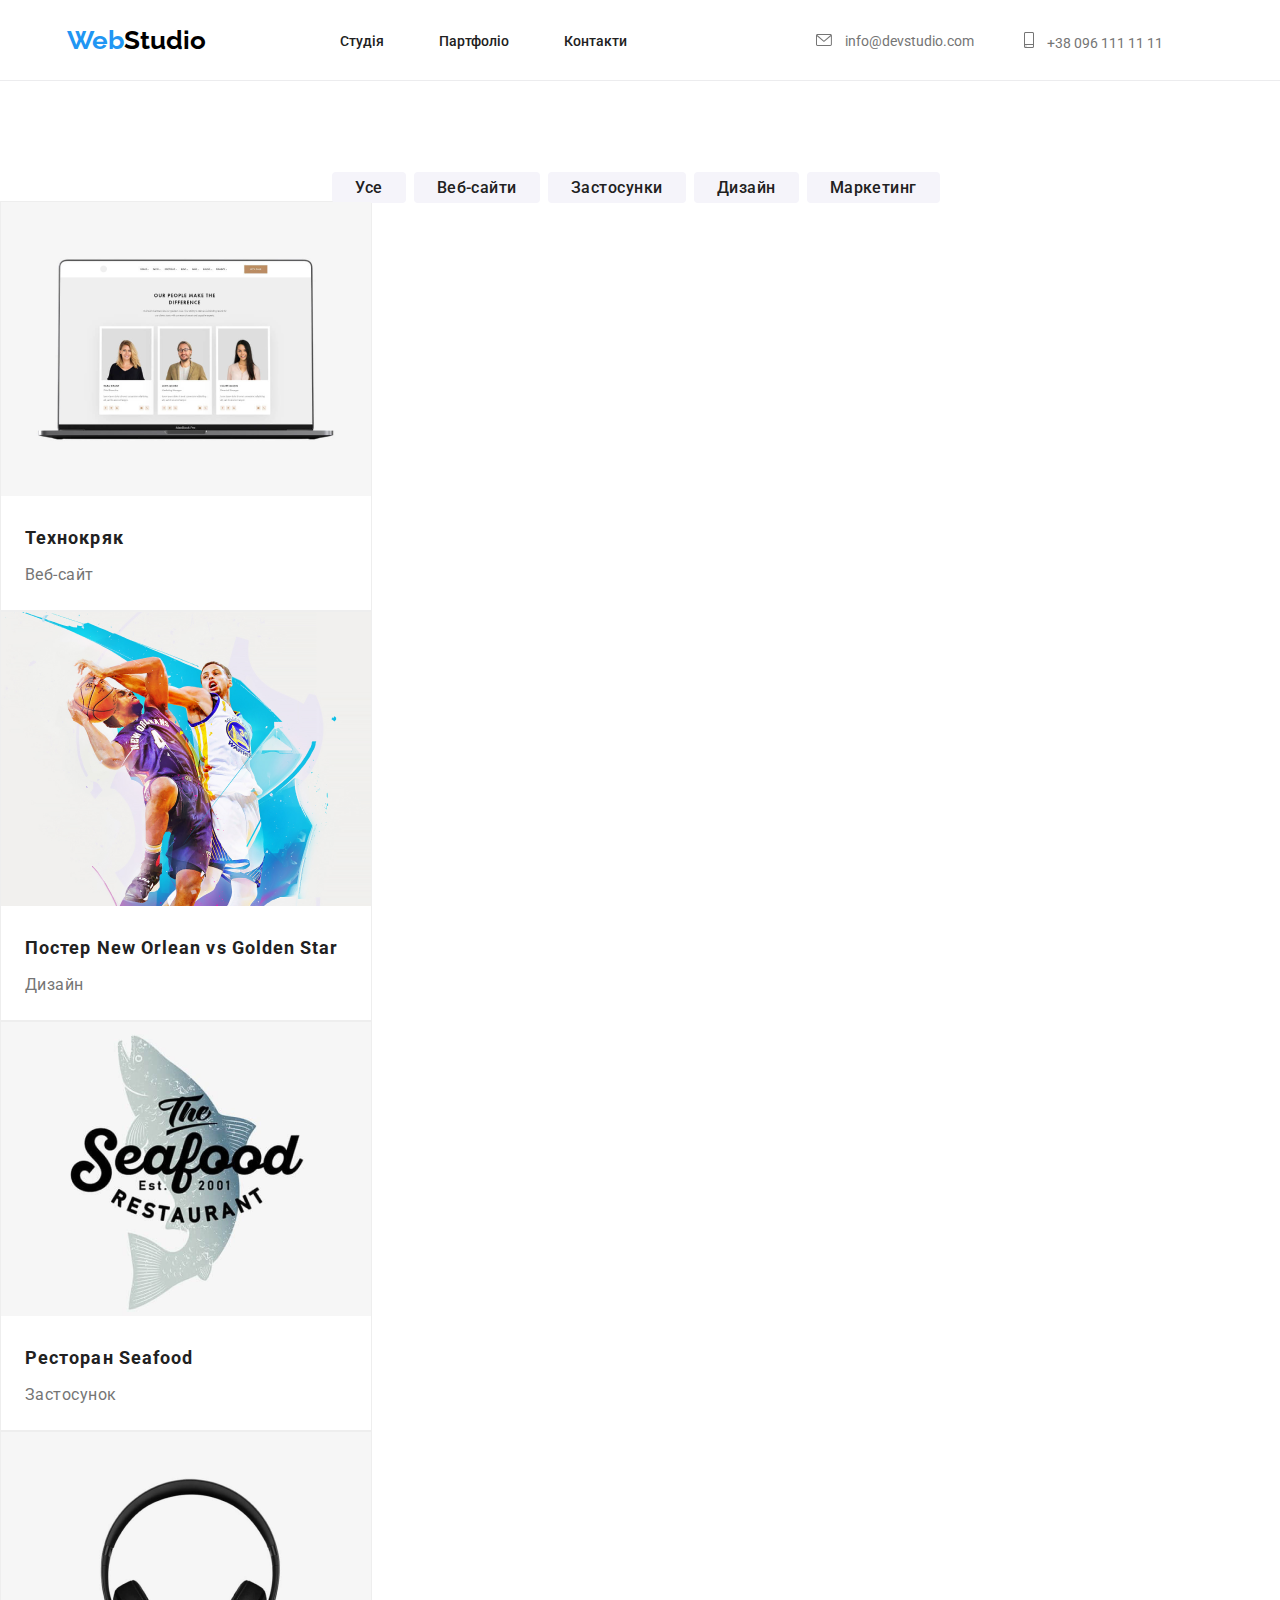
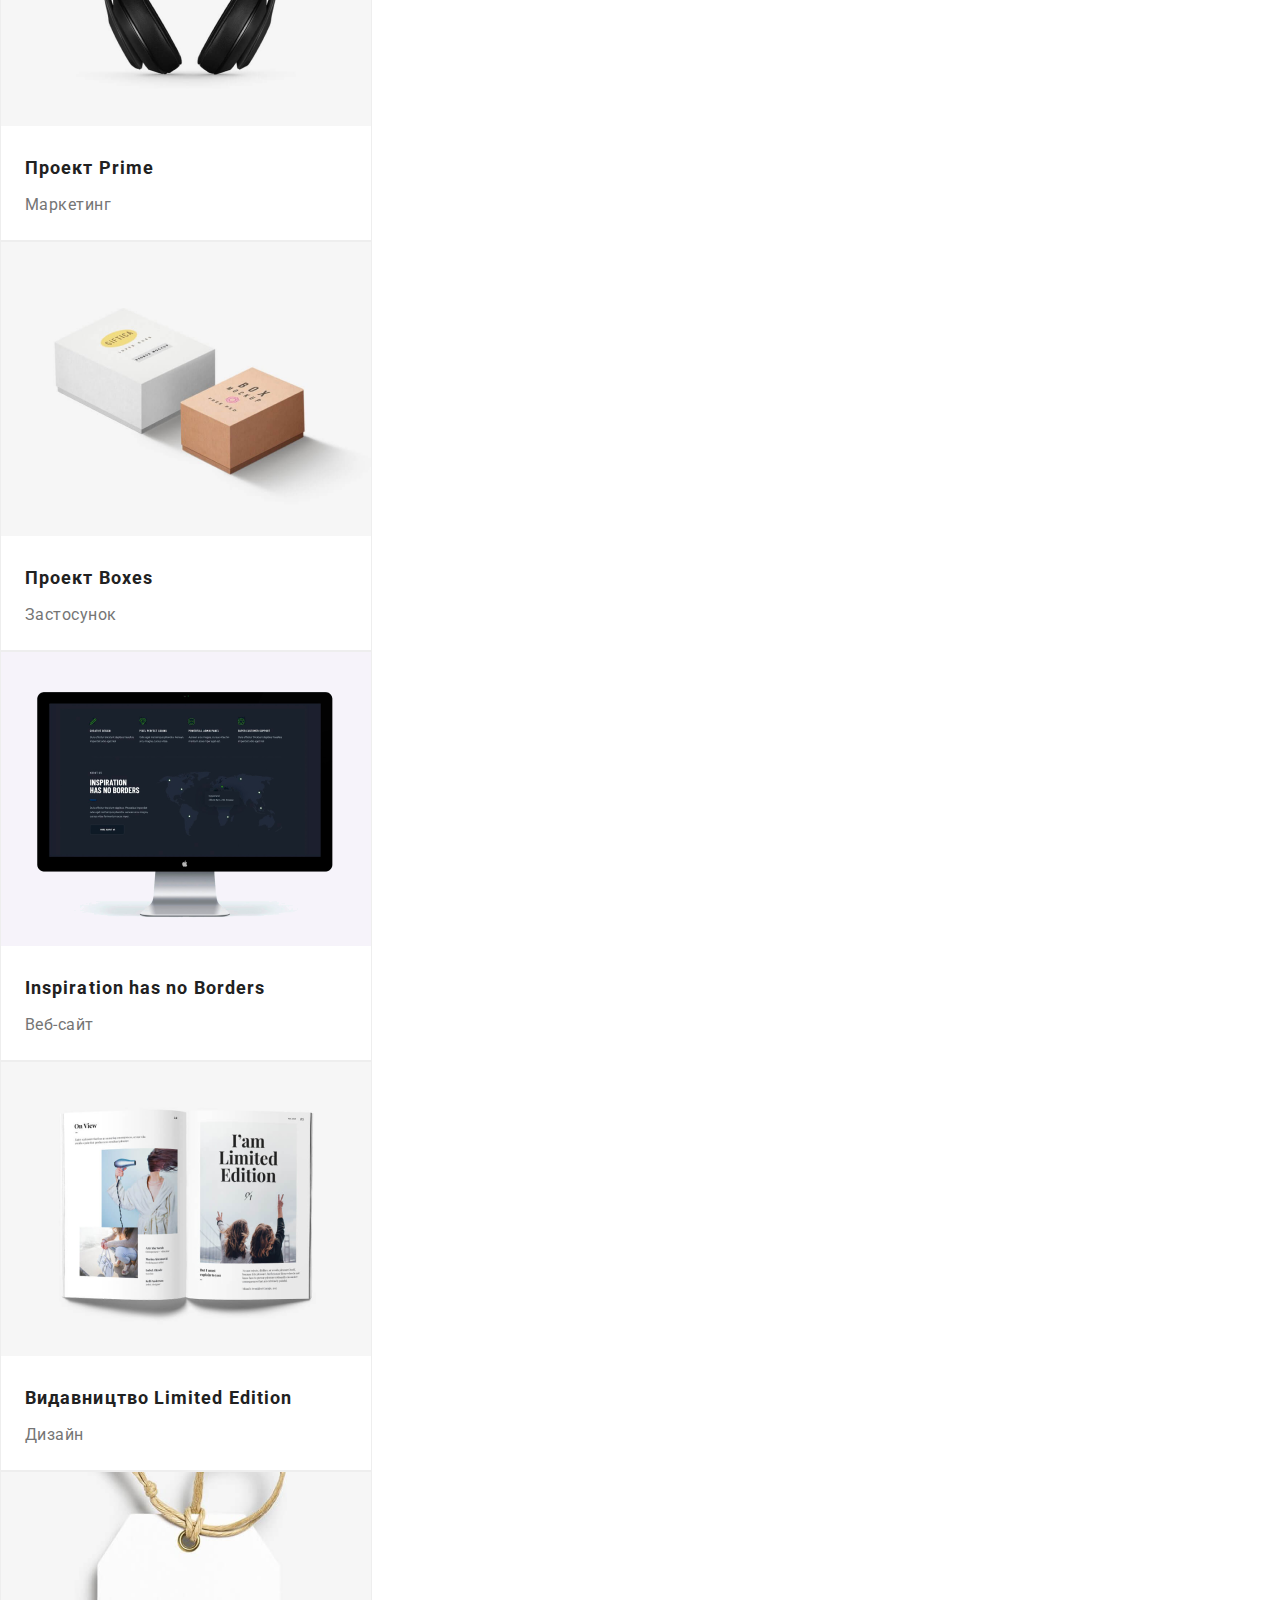
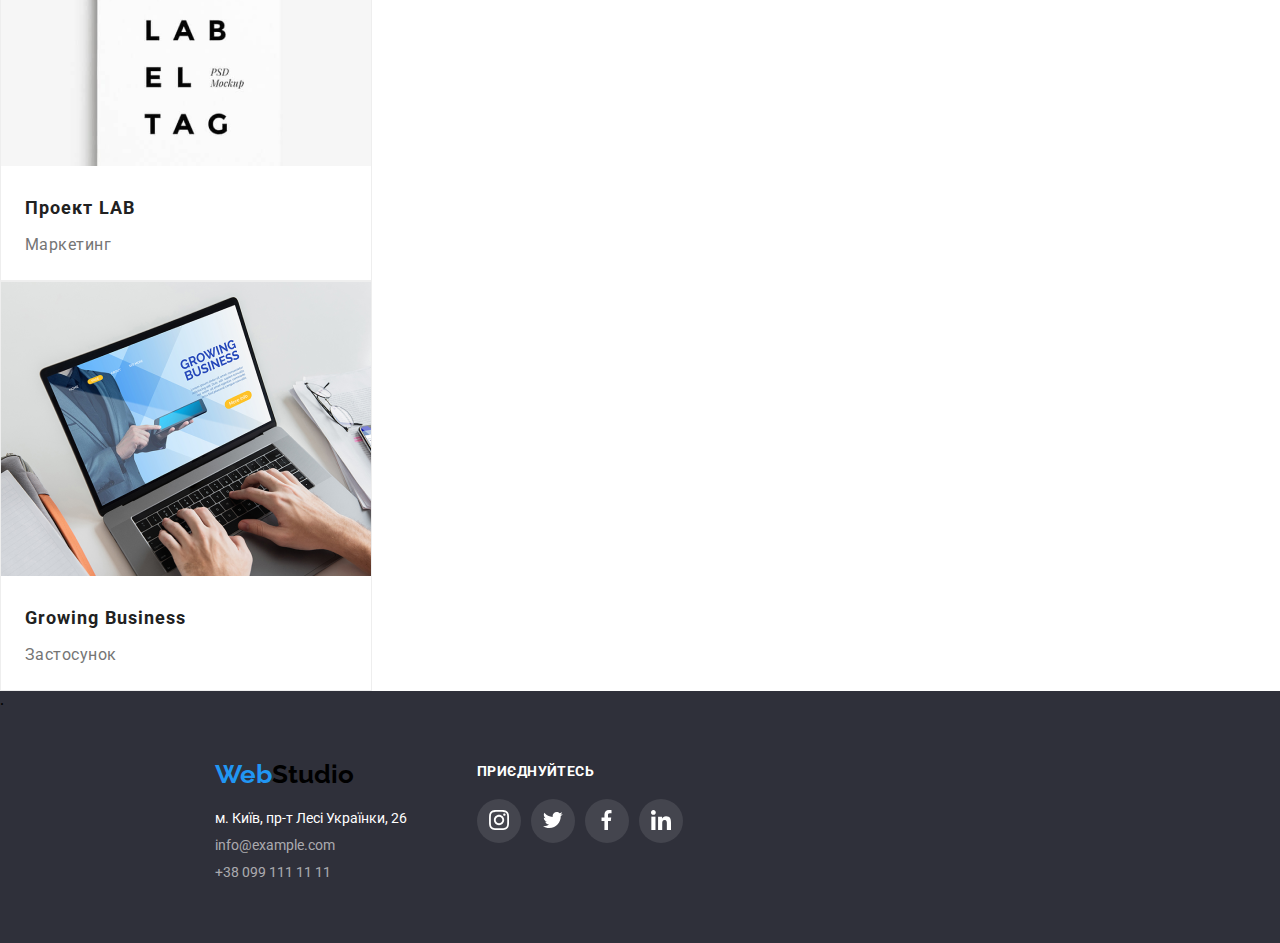
==== portfolio.html @ 1cd265ad "make portfolio" ====
<!DOCTYPE html>
<html lang="en">
<head>
    <meta charset="UTF-8">
    <meta http-equiv="X-UA-Compatible" content="IE=edge">
    <meta name="viewport" content="width=device-width, initial-scale=1.0">
    <title>WebStudio</title>
    <link rel="preconnect" href="https://fonts.googleapis.com">
    <link rel="preconnect" href="https://fonts.gstatic.com" crossorigin>
    <link href="https://fonts.googleapis.com/css2?family=Raleway:wght@700&family=Roboto:wght@400;500;700&display=swap" rel="stylesheet">
    <link rel="stylesheet" href="./portfolio.css">
</head>
<body>
    <header class="header">
        <div class="contanier">
            <ul class="header_navigation">
                <li class="li_navigation">
                    <a href="" class="logo"><span class="web">Web</span><span class="studio">Studio</span></a>
                </li>
            </ul>
            <nav class="menu">
                <ul>
                    <li><a href="./index.html" target="blank">Студія</a></li>
                    <li><a href="#">Партфоліо</a></li>
                    <li><a href="#">Контакти</a></li>
                </ul>
            </nav>
            <div class="add_info">
                <ul>
                    <li>
                        <a href="#">
                            <svg width="16px" height="12px">
                                <use href="./sprite.svg#icon-envelope"></use>
                            </svg>
                            info@devstudio.com
                        </a>
                    </li>
                    <li>
                        <a href="#">
                            <svg width="10px" height="16px">
                                <use href="./sprite.svg#icon-smartphone"></use>
                            </svg>
                            +38 096 111 11 11
                        </a>
                    </li>
                </ul>
            </div>
        </div>
    </header>

    <main>
        <ul class="navigation_site">
            <li><a href="" class="navigation_site_a">Усе</a></li>
            <li><a href="" class="navigation_site_a">Веб-сайти</a></li>
            <li><a href="" class="navigation_site_a">Застосунки</a></li>
            <li><a href="" class="navigation_site_a">Дизайн</a></li>
            <li><a href="" class="navigation_site_a">Маркетинг</a></li>
        </ul>

        <ul class="imeges">
            <li class="li_images">
                <img src="./Технокряк.png" alt="">
                <h2>Технокряк</h2>
                <p>Веб-сайт</p>
            </li>

            <li class="li_images">
                <img src="./Постер New Orlean vs Golden Star.png" alt="">
                <h2>Постер New Orlean vs Golden Star</h2>
                <p>Дизайн</p>
            </li>

            <li class="li_images">
                <img src="./Ресторан Seafood.png" alt="">
                <h2>Ресторан Seafood</h2>
                <p>Застосунок</p>
            </li>
        </ul>
        <ul class="imeges">
            <li class="li_images">
                <img src="./Проект Prime.png" alt="">
                <h2>Проект Prime</h2>
                <p>Маркетинг</p>
            </li>

            <li class="li_images">
                <img src="./Проект Boxes.png" alt="">
                <h2>Проект Boxes</h2>
                <p>Застосунок</p>
            </li>

            <li class="li_images">
                <img src="./Inspiration has no Borders.png" alt="">
                <h2>Inspiration has no Borders</h2>
                <p>Веб-сайт</p>
            </li>
        </ul>
        <ul>
            <li class="li_images">
                <img src="./Видавництво Limited Edition.png" alt="">
                <h2>Видавництво Limited Edition</h2>
                <p>Дизайн</p>
            </li>

            <li class="li_images">
                <img src="./Проект LAB.png" alt="">
                <h2>Проект LAB</h2>
                <p>Маркетинг</p>
            </li>

            <li class="li_images"   >
                <img src="./Growing Business.png" alt="">
                <h2>Growing Business</h2>
                <p>Застосунок</p>
            </li>
        </ul>
    </main>
    <footer class="the_end">
        <div class="footer_ul">
            <div class="dec">
                <p class="pp">.</p>
                <a href="" class="logo"><span class="web">Web</span><span class="studio">Studio</span></a>
                <ul>
                    <li class="li_information"><a href="#" class="adress">м. Київ, пр-т Лесі Українки, 26</a></li>
                    <li class="li_information"><a href="#" class="information">info@example.com</a></li>
                    <li class="li_information"><a href="#" class="information">+38 099 111 11 11</a></li>
                </ul>
            </div>
            
            <div class="join">
                <h3>ПРИЄДНУЙТЕСЬ</h3>
                <ul class="footer_list_icon">
                    <li class="svg_li_2">
                        <a href="#">
                            <svg class="svg_icon" height="20px" width="20px">
                                <use href="./sprite.svg#icon-instagram"></use>
                            </svg>
                        </a>
                    </li>
                    
                    <li class="svg_li_2">
                        <a href="#">
                            <svg height="20px" width="20px">
                                <use href="./sprite.svg#icon-twitter"></use>
                            </svg>
                        </a>
                    </li>

                    <li class="svg_li_2">
                        <a href="#">
                            <svg height="20px" width="20px">
                                <use href="./sprite.svg#icon-facebook"></use>
                            </svg>
                        </a>
                    </li>

                    <li class="svg_li_2"> 
                        <a href="#">
                            <svg height="20px" width="20px">
                                <use href="./sprite.svg#icon-inka"></use>
                            </svg>
                        </a>
                    </li>
                </ul>
            </div>
    </footer>
</body>
</html>
---- portfolio.css ----
h1,
h2,
h3,
h4,
h5,
h6,
p {
  margin: 0;
  padding: 0;
}

a{
    text-decoration: none;
}

ul {
  padding-left: 0;
  list-style: none;
  margin: 0;
}

body {
    margin: 0;
}
                                                                        /* header */
.header {
    height: 80px;
    border-bottom: 1px solid #ececee;
}

.contanier {
    display: flex;
    justify-content: space-around;
    margin: 0%;
    height: 80px;
}

.web {
    color: #2196F3;
    font-size: 26px;
    font-family: 'Raleway';
    font-weight: 700;
}

.studio {
    color: #000000;
    font-size: 26px;
    font-family: 'Raleway';
    font-weight: 700;
}

.menu ul {
    display: flex;
    flex-direction: row;
    margin: 32px 0;
}

.menu a {
    color: #212121;
    margin: 32px 55px 32px 0;
    font-family: 'Roboto';
    font-size: 14px;
    font-weight: 500;
}

.menu a:hover {
    color: #2196F3;
}

.li_navigation {
    margin-top: 25px;
}

.add_info ul {
    display: flex;
    flex-direction: row;
    margin: 32px 0;
}

.add_info a {
    font-family: 'Roboto';
    color: #757575;
    margin: 0 50px 0 0;
    font-size: 14px;
    fill: #757575;
}

.add_info a:hover {
    color: #2196F3;
    fill: #2196F3;
}

.add_info svg {
    margin-right: 10px;
}
                                                                    /* main */
.navigation_site {
    display: flex;
    flex-direction: row;
    justify-content: center;
    margin-top: 94px;
}

.navigation_site_a {   
    background-color: #F5F4FA;
    border-radius: 4px;
    font-family: 'Roboto';
    font-style: normal;
    font-weight: 500;
    font-size: 16px;
    line-height: 26px;
    text-align: center;
    letter-spacing: 0.03em;
    color: #212121;
    padding: 6px 23px;
    margin-right: 8px;
}

.navigation_site_a:hover {
    color:#FFFFFF;
    background-color: #2196F3;
    box-shadow: 0px 3px 1px rgba(0, 0, 0, 0.1), 0px 1px 2px rgba(0, 0, 0, 0.08), 0px 2px 2px rgba(0, 0, 0, 0.12);
}

.images {
    display: flex;
    flex-direction: row;
}

.li_images h2 {
    font-family: 'Roboto';
    font-style: normal;
    font-weight: 700;
    font-size: 18px;
    line-height: 36px;
    letter-spacing: 0.06em;
    color: #212121;
    margin: 20px 0 4px 24px;
}

.li_images p {
    font-family: 'Roboto';
    font-style: normal;
    font-weight: 400;
    font-size: 16px;
    line-height: 30px;
    letter-spacing: 0.03em;
    color: #757575;
    margin: 0 0 20px 24px;
}

.li_images {
    background: #FFFFFF;
    border: 1px solid #EEEEEE;
    width: 370px;
}

.images img {
    width: 370px;
    height: 294px;
}
                                                            /* footer */
.the_end{
    height: 252px;
    background-color: #2F303A;  
}

.the_end .adress {
    color: #FFFFFF;
    font-size: 14px;
    font-family: 'Roboto';
    margin-left: 215px;
}

.information {
    margin-left: 215px;
}

.li_information {
    margin-bottom: 9px;
}

.the_end a {
    color: #FFFFFF99;
    font-size: 14px;
    font-family: 'Roboto';
}

.the_end .logo {
    margin-left: 215px; 
    margin-bottom: 20px;
    display: flex;
    align-items: center;
}

.dec a {
    margin-top: 50px;
}

.join {
    margin-left: 70px;
    margin-top: 72px;
}

.svg_li_2 {
    width: 44px;    
    height: 44px;
    border-radius: 50%;
    background-color: rgba(255, 255, 255, 0.1);
    margin-right: 10px;
    display: flex;
    justify-content: center;
    align-items: center;
}

.svg_li_2:hover {
    background-color: #2196F3;
}

.footer_list_icon {
    display: flex;
    flex-direction: row;
} 

.the_end .footer_ul {
    display: flex;
    flex-direction: row;
}

.join h3 {
    font-family: 'Roboto';
    font-style: normal;
    font-weight: 700;
    font-size: 14px;
    line-height: 16px;
    letter-spacing: 0.03em;
    text-transform: uppercase;
    color: #FFFFFF;
    margin-bottom: 20px;
}

.join use {
    fill: #FFFFFF;
}
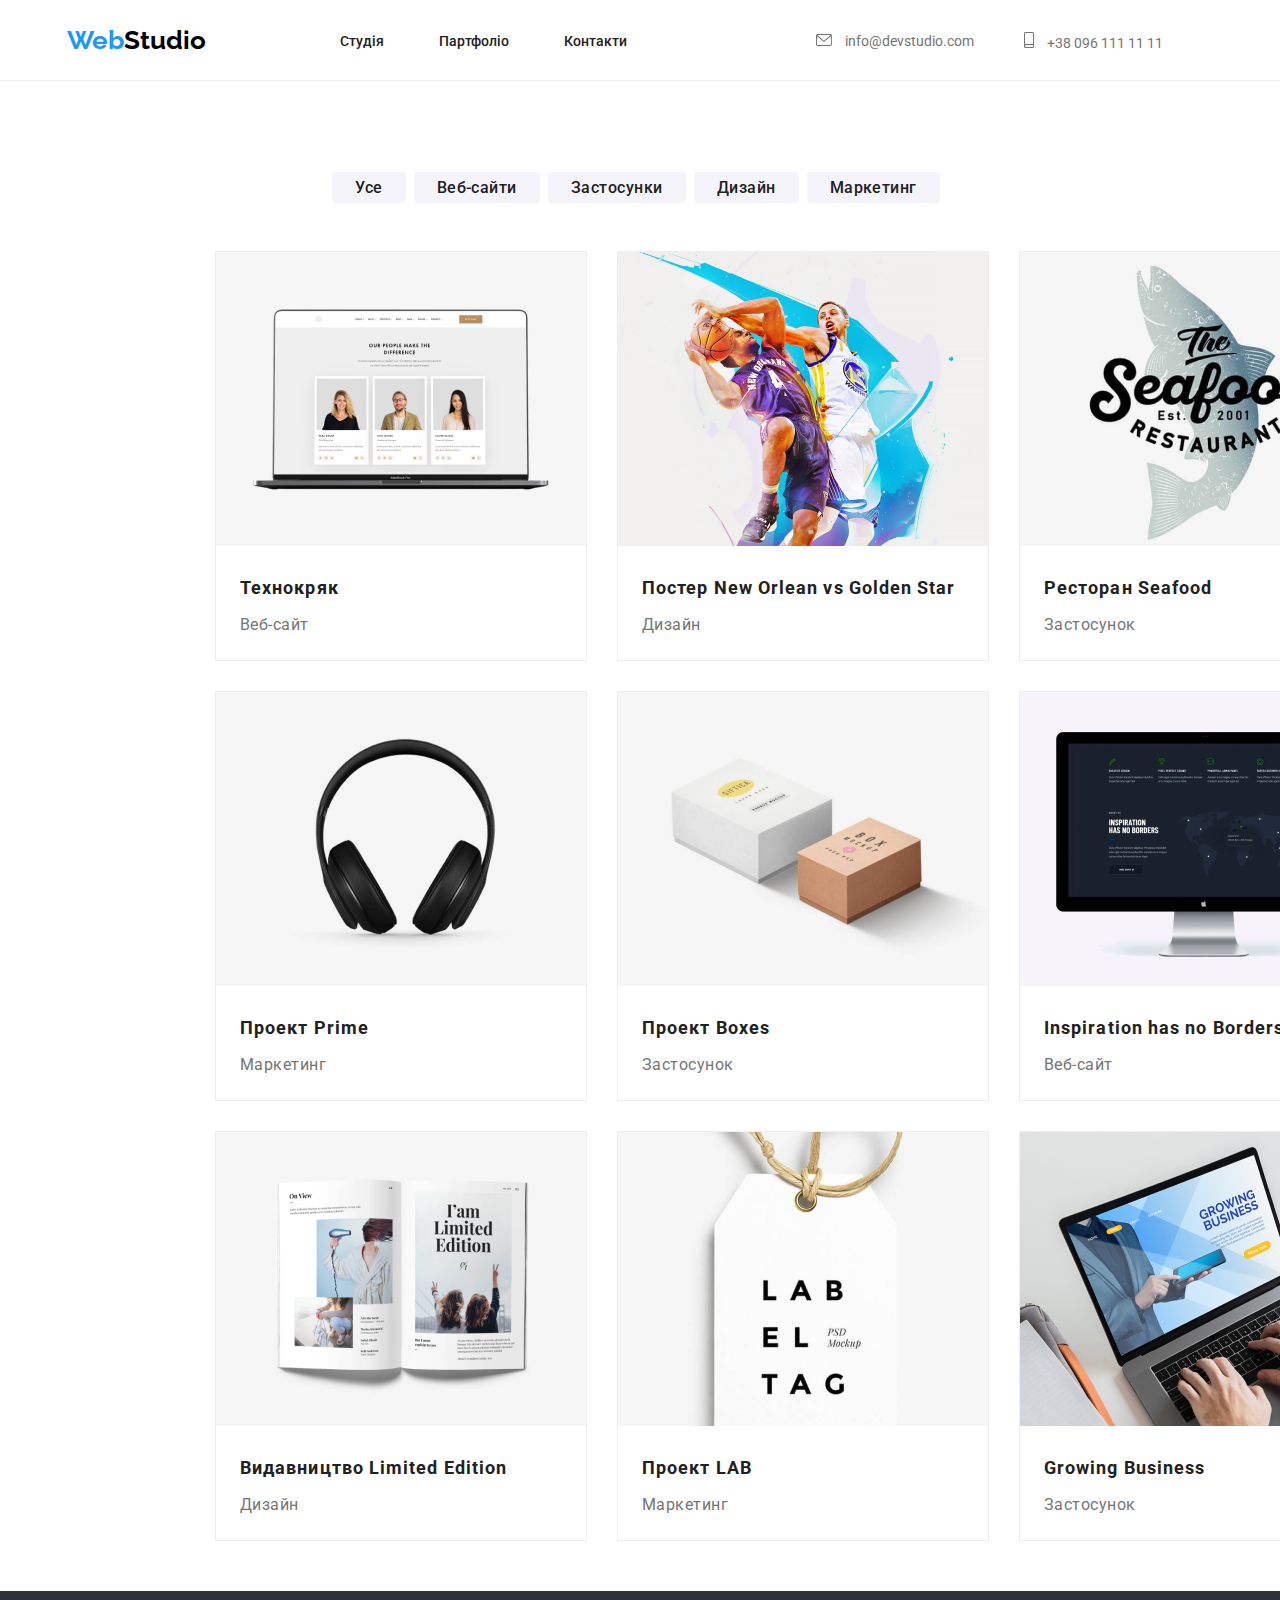
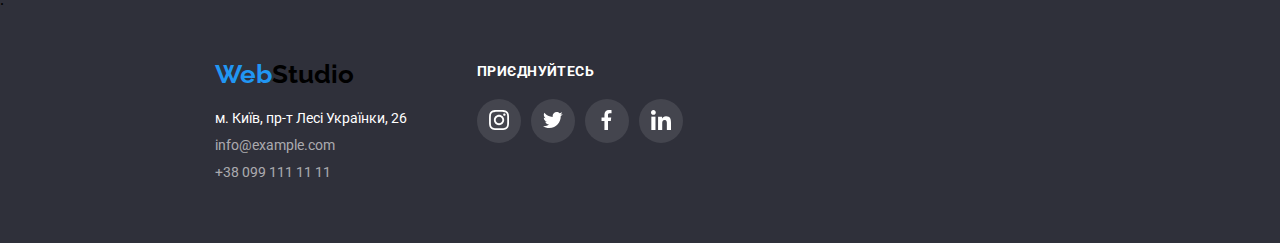
==== commit 4efd6116: "finished portfolio" ====
--- a/portfolio.html
+++ b/portfolio.html
@@ -57,7 +57,7 @@
             <li><a href="" class="navigation_site_a">Маркетинг</a></li>
         </ul>
 
-        <ul class="imeges">
+        <ul class="images">
             <li class="li_images">
                 <img src="./Технокряк.png" alt="">
                 <h2>Технокряк</h2>
@@ -76,7 +76,7 @@
                 <p>Застосунок</p>
             </li>
         </ul>
-        <ul class="imeges">
+        <ul class="images">
             <li class="li_images">
                 <img src="./Проект Prime.png" alt="">
                 <h2>Проект Prime</h2>
@@ -95,20 +95,20 @@
                 <p>Веб-сайт</p>
             </li>
         </ul>
-        <ul>
-            <li class="li_images">
+        <ul class="images">
+            <li class="li_images position">
                 <img src="./Видавництво Limited Edition.png" alt="">
                 <h2>Видавництво Limited Edition</h2>
                 <p>Дизайн</p>
             </li>
 
-            <li class="li_images">
+            <li class="li_images position">
                 <img src="./Проект LAB.png" alt="">
                 <h2>Проект LAB</h2>
                 <p>Маркетинг</p>
             </li>
 
-            <li class="li_images"   >
+            <li class="li_images position"   >
                 <img src="./Growing Business.png" alt="">
                 <h2>Growing Business</h2>
                 <p>Застосунок</p>
--- a/portfolio.css
+++ b/portfolio.css
@@ -21,6 +21,7 @@
 
 body {
     margin: 0;
+    /* width: 1600px; */
 }
                                                                         /* header */
 .header {
@@ -99,6 +100,7 @@
     flex-direction: row;
     justify-content: center;
     margin-top: 94px;
+    margin-bottom: 50px;
 }
 
 .navigation_site_a {   
@@ -153,6 +155,16 @@
     background: #FFFFFF;
     border: 1px solid #EEEEEE;
     width: 370px;
+    margin-right: 30px;
+    margin-bottom: 30px;
+}
+
+.li_images:nth-child(1) {
+    margin-left: 215px;
+}
+
+.position {
+    margin-bottom: 50px;
 }
 
 .images img {
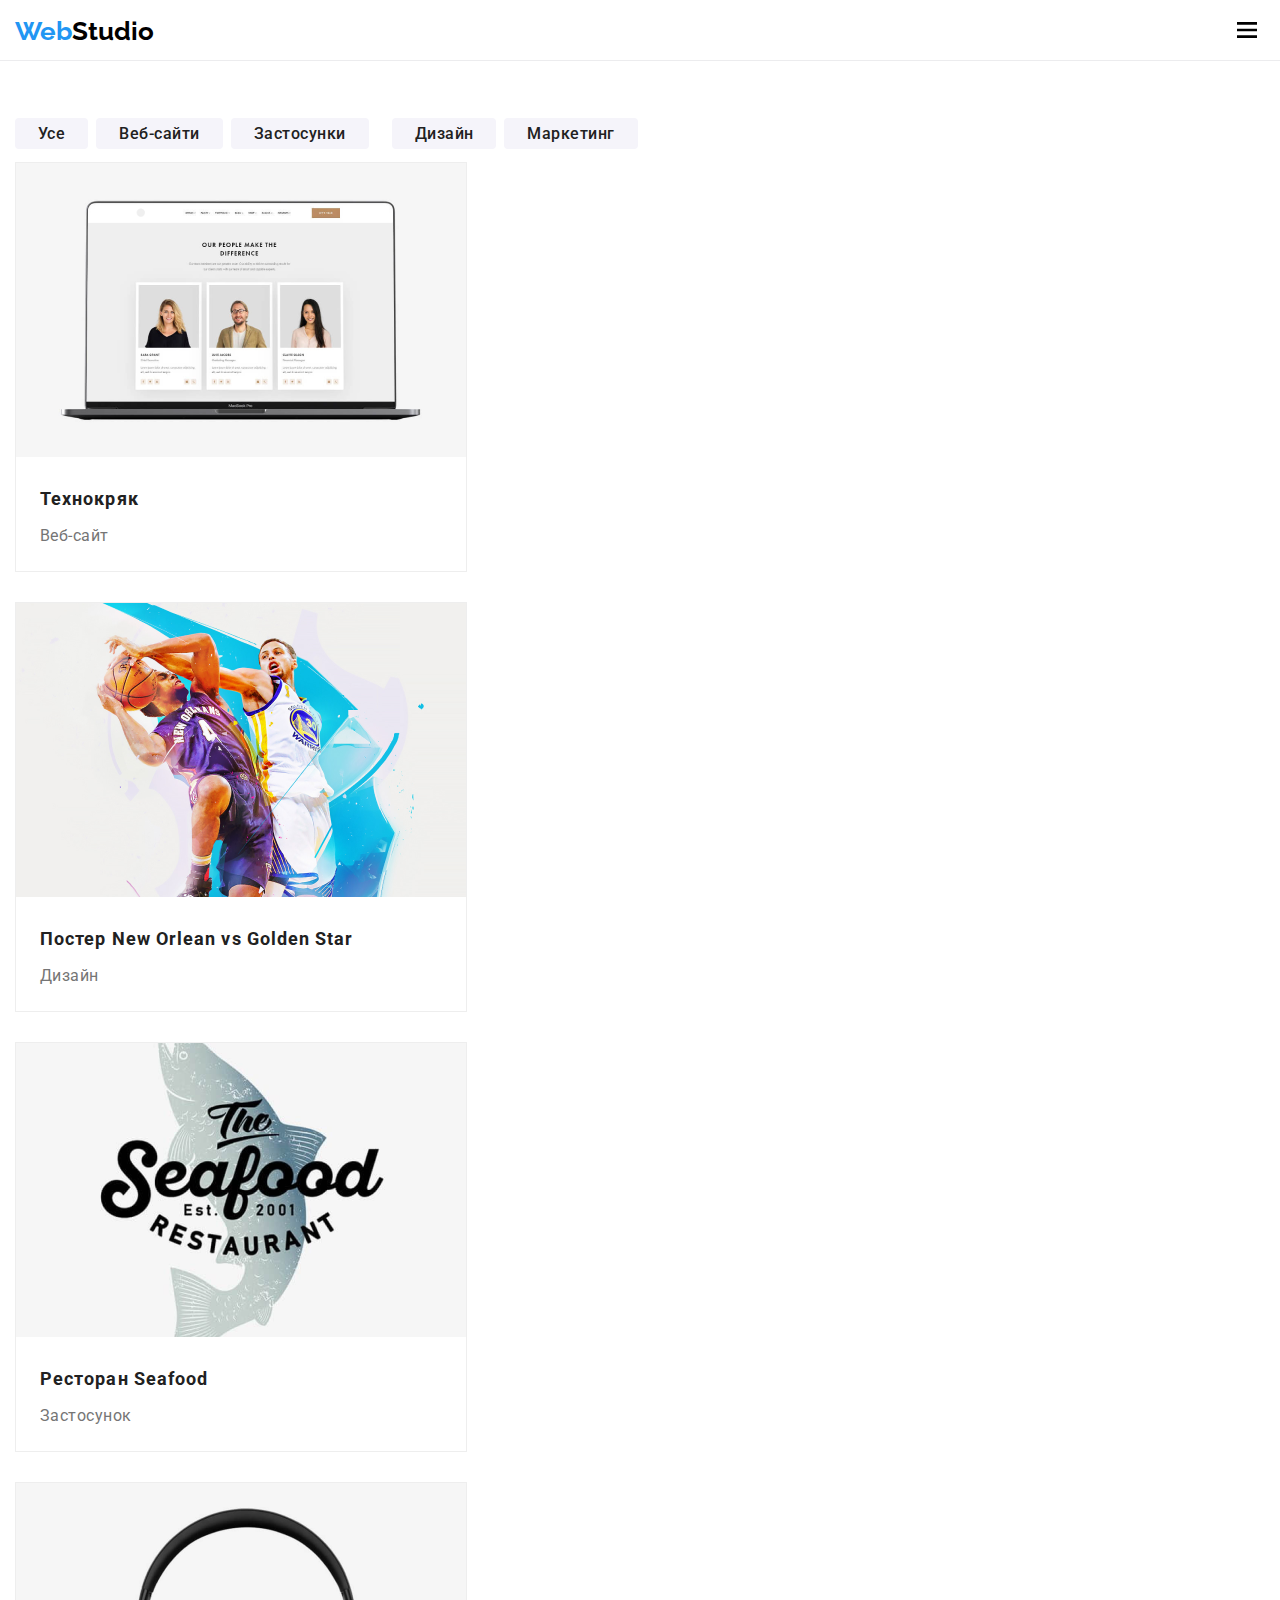
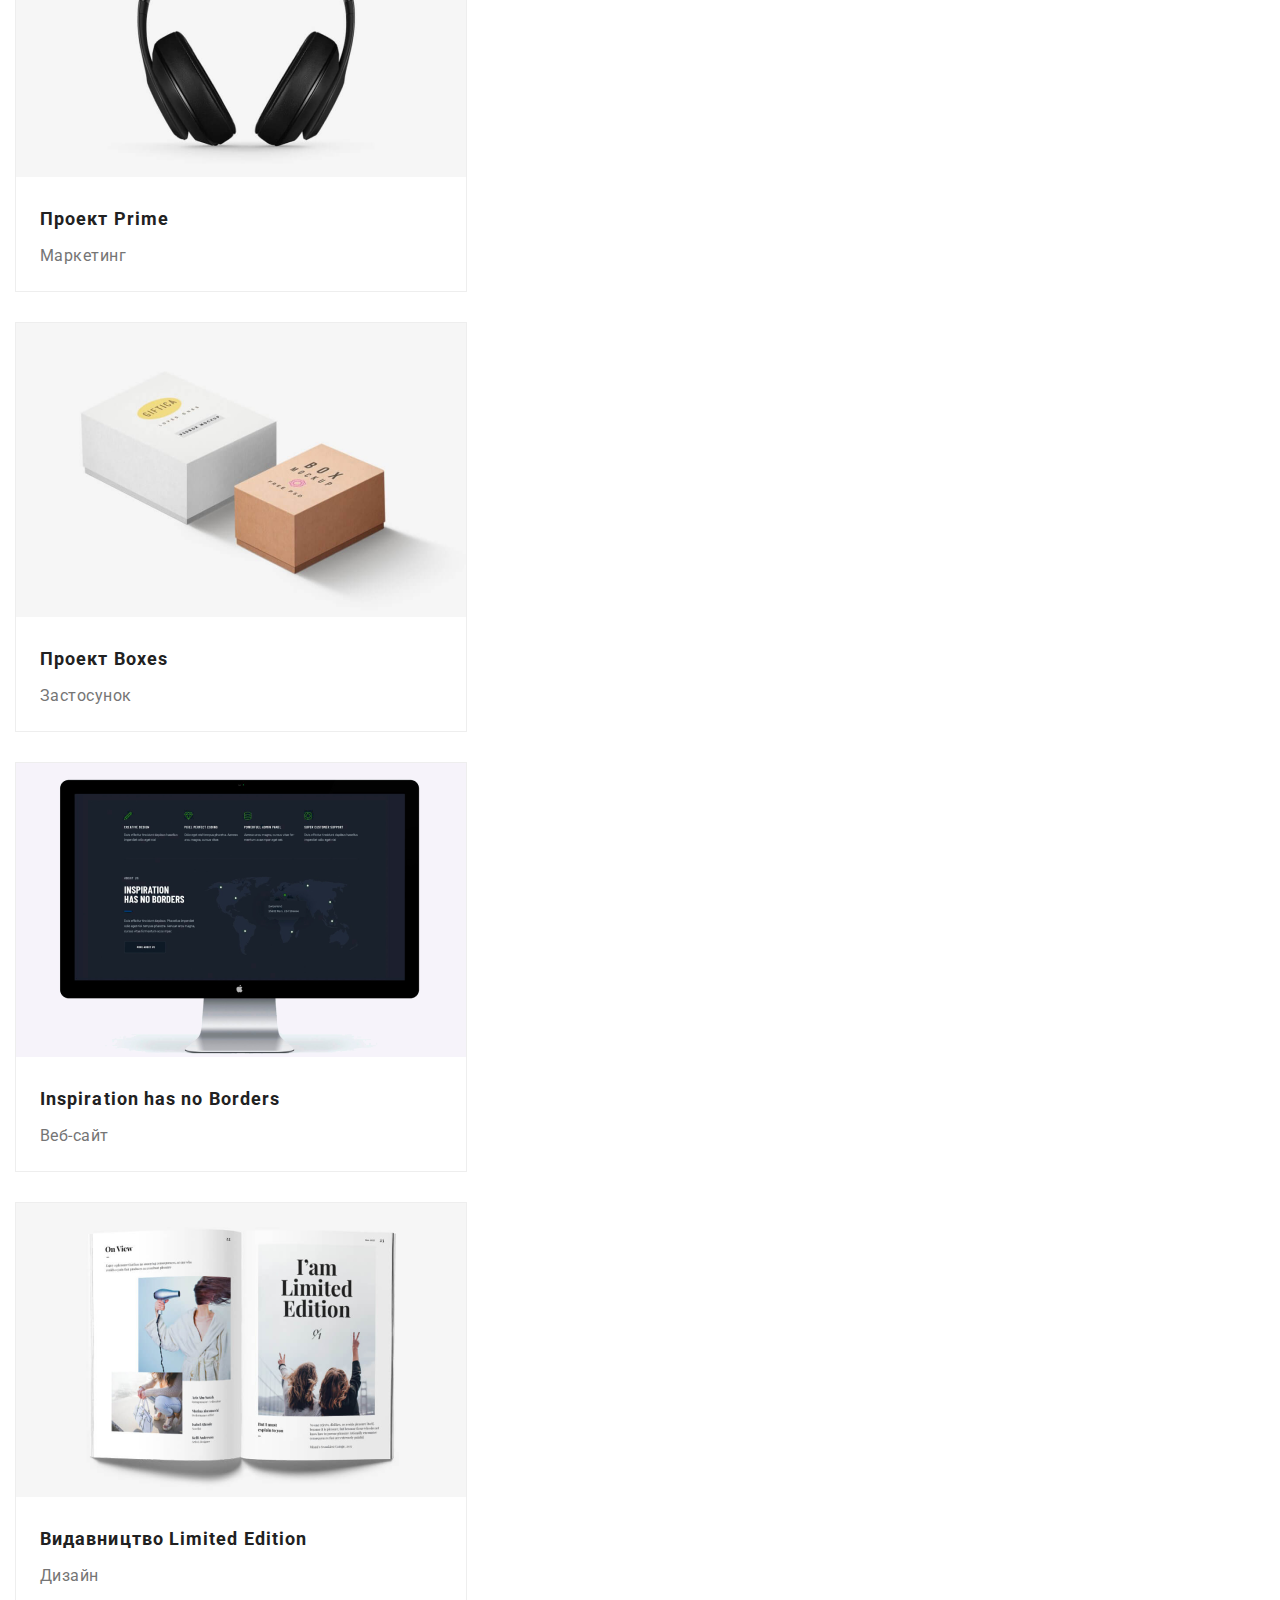
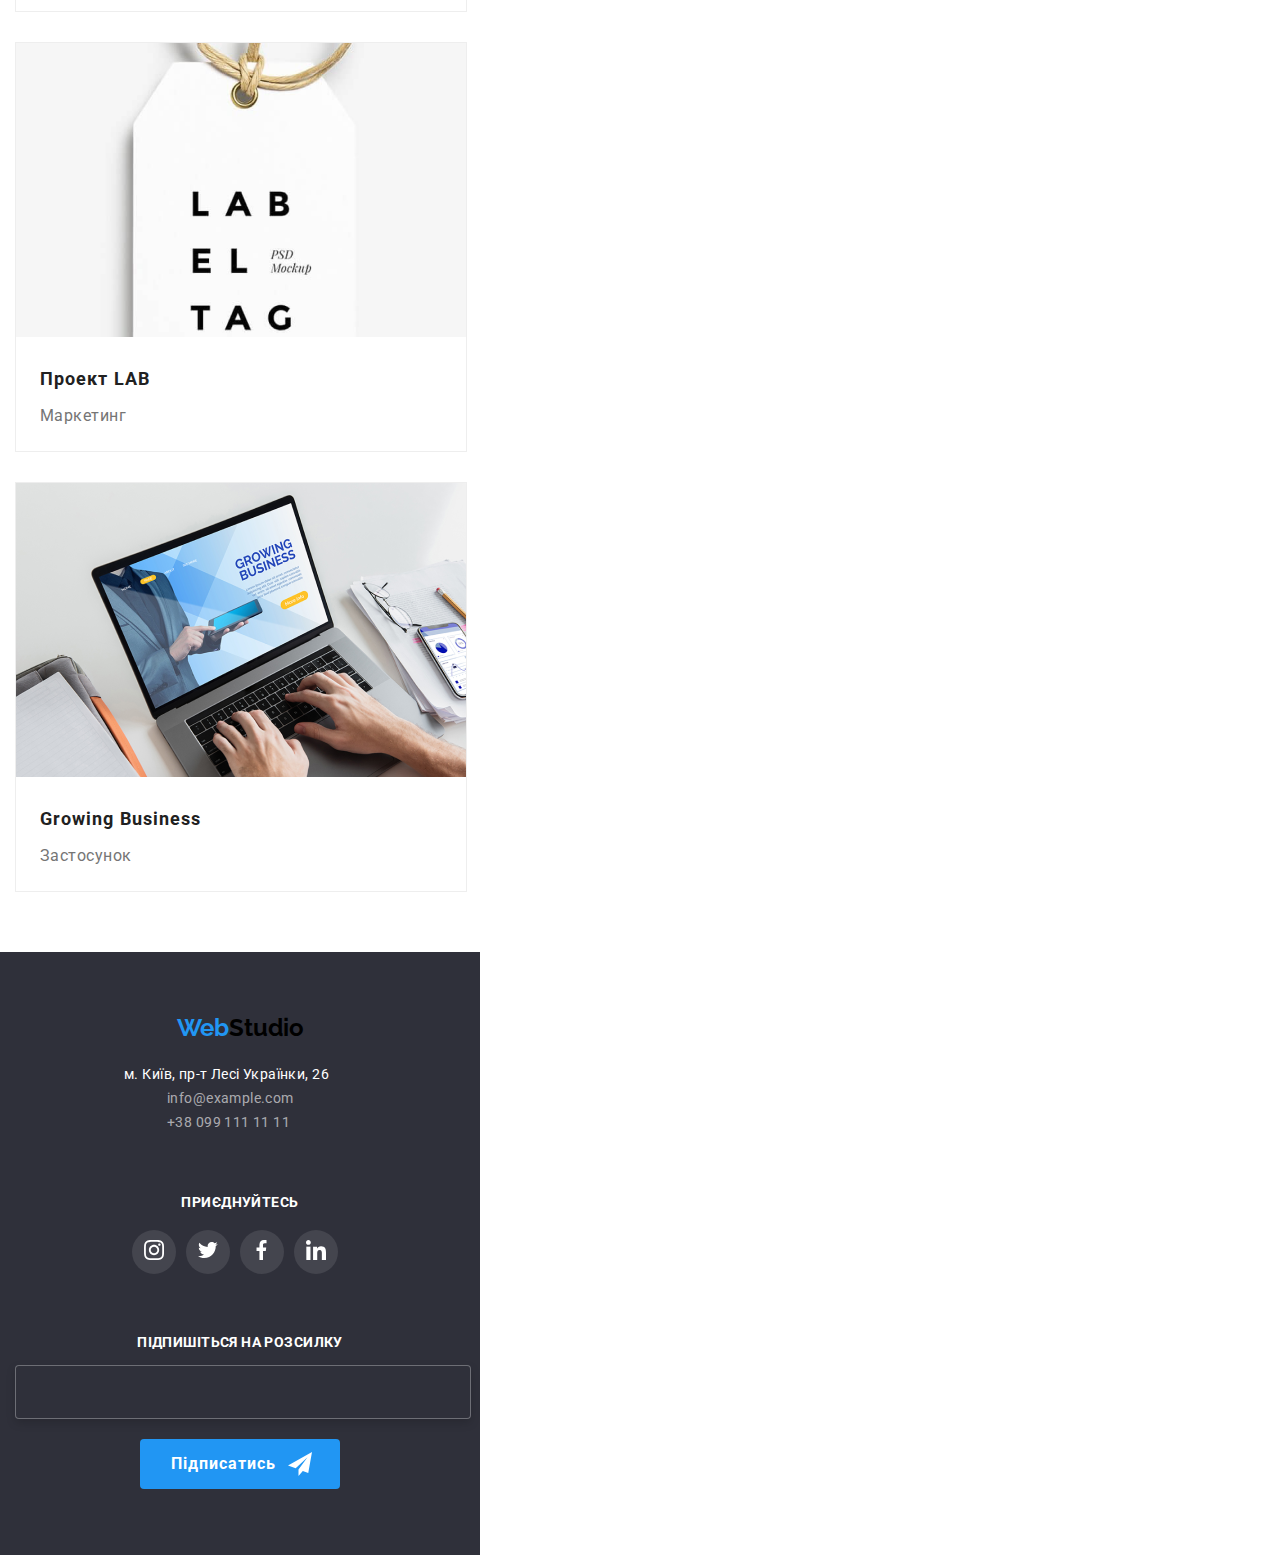
==== commit b6f16b13: "make mobile version for portfolio" ====
--- a/portfolio.html
+++ b/portfolio.html
@@ -18,6 +18,13 @@
                     <a href="" class="logo"><span class="web">Web</span><span class="studio">Studio</span></a>
                 </li>
             </ul>
+            <ul class="navigatoin">
+                <li class="li_navigation_svg">
+                    <svg class="svg_navigation" width="20px" height="20px">
+                        <use href="./sprite.svg#icon_navigation"></use>
+                    </svg>
+                </li>
+            </ul>
             <nav class="menu">
                 <ul>
                     <li><a href="./index.html" target="blank">Студія</a></li>
@@ -50,72 +57,202 @@
 
     <main>
         <ul class="navigation_site">
-            <li><a href="" class="navigation_site_a">Усе</a></li>
+            <li><a href="" class="navigation_site_a nav_site_pos">Усе</a></li>
             <li><a href="" class="navigation_site_a">Веб-сайти</a></li>
             <li><a href="" class="navigation_site_a">Застосунки</a></li>
-            <li><a href="" class="navigation_site_a">Дизайн</a></li>
+            <li><a href="" class="navigation_site_a nav_site_pos">Дизайн</a></li>
             <li><a href="" class="navigation_site_a">Маркетинг</a></li>
         </ul>
 
-        <ul class="images">
-            <li class="li_images">
-                <img src="./Технокряк.png" alt="">
+        <ul class="images_mobile">
+            <li class="li_images_mobile">
+                <img src="./foto_portfolio/Технокряк_mobile.png" alt="">
                 <h2>Технокряк</h2>
                 <p>Веб-сайт</p>
             </li>
 
-            <li class="li_images">
-                <img src="./Постер New Orlean vs Golden Star.png" alt="">
+            <li class="li_images_mobile">
+                <img src="./foto_portfolio/Постер New Orlean vs Golden Star_mobile.png" alt="">
                 <h2>Постер New Orlean vs Golden Star</h2>
                 <p>Дизайн</p>
             </li>
 
-            <li class="li_images">
-                <img src="./Ресторан Seafood.png" alt="">
+            <li class="li_images_mobile">
+                <img src="./foto_portfolio/Ресторан Seafood_mobile.png" alt="">
                 <h2>Ресторан Seafood</h2>
                 <p>Застосунок</p>
             </li>
-        </ul>
-        <ul class="images">
-            <li class="li_images">
-                <img src="./Проект Prime.png" alt="">
+
+            <li class="li_images_mobile">
+                <img src="./foto_portfolio/Проект Prime_mobile.png" alt="">
                 <h2>Проект Prime</h2>
                 <p>Маркетинг</p>
             </li>
 
-            <li class="li_images">
-                <img src="./Проект Boxes.png" alt="">
+            <li class="li_images_mobile">
+                <img src="./foto_portfolio/Проект Boxes_mobile.png" alt="">
                 <h2>Проект Boxes</h2>
                 <p>Застосунок</p>
             </li>
 
-            <li class="li_images">
-                <img src="./Inspiration has no Borders.png" alt="">
+            <li class="li_images_mobile">
+                <img src="./foto_portfolio/Inspiration has no Borders_mobile.png" alt="">
                 <h2>Inspiration has no Borders</h2>
                 <p>Веб-сайт</p>
             </li>
-        </ul>
-        <ul class="images">
-            <li class="li_images position">
-                <img src="./Видавництво Limited Edition.png" alt="">
+
+            <li class="li_images_mobile">
+                <img src="./foto_portfolio/Издание Limited Edition_mobile.png" alt="">
                 <h2>Видавництво Limited Edition</h2>
                 <p>Дизайн</p>
             </li>
 
-            <li class="li_images position">
-                <img src="./Проект LAB.png" alt="">
+            <li class="li_images_mobile">
+                <img src="./foto_portfolio/Проект LAB_mobile.png" alt="">
                 <h2>Проект LAB</h2>
                 <p>Маркетинг</p>
             </li>
 
+            <li class="li_images_mobile li_images_mobile_pos">
+                <img src="./foto_portfolio/Growing Business_mobile.png" alt="">
+                <h2>Growing Business</h2>
+                <p>Застосунок</p>
+            </li>
+        </ul>
+
+
+        <ul class="images">
+            <li class="li_images proba li_images_position">
+                <img src="./foto_portfolio/Технокряк.png" alt="">
+                <h2>Технокряк</h2>
+                <p>Веб-сайт</p>
+            </li>
+
+            <li class="li_images">
+                <img src="./foto_portfolio/Постер New Orlean vs Golden Star.png" alt="">
+                <h2>Постер New Orlean vs Golden Star</h2>
+                <p>Дизайн</p>
+            </li>
+
+            <li class="li_images">
+                <img src="./foto_portfolio/Ресторан Seafood.png" alt="">
+                <h2>Ресторан Seafood</h2>
+                <p>Застосунок</p>
+            </li>
+
+            <li class="li_images li_images_position">
+                <img src="./foto_portfolio/Проект Prime.png" alt="">
+                <h2>Проект Prime</h2>
+                <p>Маркетинг</p>
+            </li>
+
+            <li class="li_images">
+                <img src="./foto_portfolio/Проект Boxes.png" alt="">
+                <h2>Проект Boxes</h2>
+                <p>Застосунок</p>
+            </li>
+
+            <li class="li_images">
+                <img src="./foto_portfolio/Inspiration has no Borders.png" alt="">
+                <h2>Inspiration has no Borders</h2>
+                <p>Веб-сайт</p>
+            </li>
+
+            <li class="li_images position li_images_position">
+                <img src="./foto_portfolio/Видавництво Limited Edition.png" alt="">
+                <h2>Видавництво Limited Edition</h2>
+                <p>Дизайн</p>
+            </li>
+
+            <li class="li_images position">
+                <img src="./foto_portfolio/Проект LAB.png" alt="">
+                <h2>Проект LAB</h2>
+                <p>Маркетинг</p>
+            </li>
+
             <li class="li_images position"   >
-                <img src="./Growing Business.png" alt="">
+                <img src="./foto_portfolio/Growing Business.png" alt="">
                 <h2>Growing Business</h2>
                 <p>Застосунок</p>
             </li>
         </ul>
     </main>
     <footer class="the_end">
+        <div class="footer_div">
+            <ul class="footer_ul">
+                <li>
+                    <div class="dec">
+                        <p class="pp">.</p>
+                        <a href="" class="logo_footer"><span class="web_footer">Web</span><span class="studio_footer">Studio</span></a>
+                        <ul class="information_ul">
+                            <li class="li_information"><a href="#" class="adress">м. Київ, пр-т Лесі Українки, 26</a></li>
+                            <li class="li_information"><a href="#" class="information">info@example.com</a></li>
+                            <li class="li_information"><a href="#" class="information">+38 099 111 11 11</a></li>
+                        </ul>
+                    </div>
+                </li>
+                <li>
+                    <div>
+                        <div class="join">
+                            <h3>ПРИЄДНУЙТЕСЬ</h3>
+                            <ul class="footer_list_icon">
+                                <li class="svg_li_2">
+                                    <a href="#">
+                                        <svg class="svg_icon" height="20px" width="20px">
+                                            <use href="./sprite.svg#icon-instagram"></use>
+                                        </svg>
+                                    </a>
+                                </li>
+                                
+                                <li class="svg_li_2">
+                                    <a href="#">
+                                        <svg height="20px" width="20px">
+                                            <use href="./sprite.svg#icon-twitter"></use>
+                                        </svg>
+                                    </a>
+                                </li>
+
+                                <li class="svg_li_2">
+                                    <a href="#">
+                                        <svg height="20px" width="20px">
+                                            <use href="./sprite.svg#icon-facebook"></use>
+                                        </svg>
+                                    </a>
+                                </li>
+
+                                <li class="svg_li_2"> 
+                                    <a href="#">
+                                        <svg height="20px" width="20px">
+                                            <use href="./sprite.svg#icon-inka"></use>
+                                        </svg>
+                                    </a>
+                                </li>
+                            </ul>
+                        </div>
+                    </div>
+                </li>
+            </ul>
+        </div>
+
+        <div class="mailing">
+            <h2>підпишіться на розсилку</h2>
+            <ul class="mailing_ul">
+                <li>
+                    <input type="email" class="e-mail">
+                </li>
+            </ul>
+            <ul class="mailing_ul">
+                <li>
+                    <a href="" class="subscribe">Підписатись
+                        <svg width="24px" height="24px">
+                            <use href="./sprite.svg#icon-send"></use>
+                        </svg>
+                    </a>
+                </li>
+            </ul>
+        </div>
+    </footer>
+    <!-- <footer class="the_end">
         <div class="footer_ul">
             <div class="dec">
                 <p class="pp">.</p>
@@ -163,6 +300,6 @@
                     </li>
                 </ul>
             </div>
-    </footer>
+    </footer> -->
 </body>
 </html>--- a/portfolio.css
+++ b/portfolio.css
@@ -25,15 +25,20 @@
 }
                                                                         /* header */
 .header {
-    height: 80px;
+    height: 60px;
     border-bottom: 1px solid #ececee;
+    margin-bottom: 60px;
+}
+
+.menu, .add_info {
+    display: none;
 }
 
 .contanier {
-    display: flex;
-    justify-content: space-around;
-    margin: 0%;
-    height: 80px;
+    margin: 0;
+    display: flex;
+    flex-direction: row;
+    justify-content: space-between;
 }
 
 .web {
@@ -69,7 +74,13 @@
 }
 
 .li_navigation {
-    margin-top: 25px;
+    margin-top: 16px;
+    margin-left: 15px;
+}
+
+.li_navigation_svg {
+    margin-top: 22px;
+    margin-right: 23px;
 }
 
 .add_info ul {
@@ -98,9 +109,11 @@
 .navigation_site {
     display: flex;
     flex-direction: row;
-    justify-content: center;
-    margin-top: 94px;
-    margin-bottom: 50px;
+    flex-wrap: wrap;
+}
+
+.navigation_site li {
+    margin-bottom: 15px;
 }
 
 .navigation_site_a {   
@@ -116,6 +129,11 @@
     color: #212121;
     padding: 6px 23px;
     margin-right: 8px;
+    margin-bottom: 15px;
+}
+
+.navigation_site .nav_site_pos {
+    margin-left: 15px;  
 }
 
 .navigation_site_a:hover {
@@ -125,11 +143,22 @@
 }
 
 .images {
-    display: flex;
-    flex-direction: row;
-}
-
-.li_images h2 {
+    display: none;
+}
+
+.li_images_mobile {
+    width: 450px;
+    margin-left: 15px;
+    margin-bottom: 30px;
+    background: #FFFFFF;
+    border: 1px solid #EEEEEE;
+}
+
+.li_images_mobile_pos {
+    margin-bottom: 60px;
+}
+
+.li_images_mobile h2 {
     font-family: 'Roboto';
     font-style: normal;
     font-weight: 700;
@@ -140,7 +169,7 @@
     margin: 20px 0 4px 24px;
 }
 
-.li_images p {
+.li_images_mobile p {
     font-family: 'Roboto';
     font-style: normal;
     font-weight: 400;
@@ -151,71 +180,101 @@
     margin: 0 0 20px 24px;
 }
 
-.li_images {
-    background: #FFFFFF;
-    border: 1px solid #EEEEEE;
-    width: 370px;
-    margin-right: 30px;
-    margin-bottom: 30px;
-}
-
-.li_images:nth-child(1) {
-    margin-left: 215px;
-}
-
-.position {
-    margin-bottom: 50px;
-}
-
-.images img {
-    width: 370px;
-    height: 294px;
-}
+
                                                             /* footer */
-.the_end{
-    height: 252px;
-    background-color: #2F303A;  
-}
-
-.the_end .adress {
+footer {
+      height: 603px;
+    width: 480px;   
+    background-color: #2F303A;
+}
+
+.footer_ul {
+    margin: 0;
+    padding: 0;
+}
+
+.web_footer {
+    color: #2196F3;
+    font-size: 24px;
+    font-family: 'Raleway';
+    font-weight: 700;
+}
+                                                        
+.studio_footer {
+    color: #000000;
+    font-size: 24px;
+    font-family: 'Raleway';
+    font-weight: 700;
+}
+                                                        
+.logo_footer {
+    display: flex;
+    justify-content: center;
+    margin-top: 60px;
+    margin-bottom: 20px;
+}
+                                                        
+.pp {
+    font-size: 1px;
+    margin: 0;
+    padding: 0;
+}
+                                                        
+.dec ul {
+    margin: 0;
+    padding: 0;
+}
+.adress {
+    font-family: 'Roboto';
+    font-style: normal;
+    font-weight: 400;
+    font-size: 14px;
+    line-height: 24px;
+    letter-spacing: 0.03em;
     color: #FFFFFF;
-    font-size: 14px;
-    font-family: 'Roboto';
-    margin-left: 215px;
-}
-
+    margin-left: 124px;
+}
+                                                        
 .information {
-    margin-left: 215px;
-}
-
-.li_information {
-    margin-bottom: 9px;
-}
-
-.the_end a {
-    color: #FFFFFF99;
-    font-size: 14px;
-    font-family: 'Roboto';
-}
-
-.the_end .logo {
-    margin-left: 215px; 
+    font-family: 'Roboto';
+    font-style: normal;
+    font-weight: 400;
+    font-size: 14px;
+    line-height: 24px;
+    letter-spacing: 0.03em;
+    color: rgba(255, 255, 255, 0.6);
+    margin-left: 167px;
+}
+                                                        
+.join h3 {
+    font-family: 'Roboto';
+    font-style: normal;
+    font-weight: 700;
+    font-size: 14px;
+    line-height: 16px;
+    letter-spacing: 0.03em;
+    text-transform: uppercase;
+    color: #FFFFFF;
+    margin-top: 60px;
+    display: flex;
+    justify-content: center;
     margin-bottom: 20px;
-    display: flex;
-    align-items: center;
-}
-
-.dec a {
-    margin-top: 50px;
-}
-
-.join {
-    margin-left: 70px;
-    margin-top: 72px;
-}
-
+}
+                                                        
+.footer_list_icon {
+    margin: 0;
+    padding: 0;
+    display: flex;
+    flex-direction: row;
+    justify-content: center;
+}
+                                                        
+.join svg {
+    fill: #FFFFFF;
+}
+                                                        
 .svg_li_2 {
-    width: 44px;    
+    width: 44px;
     height: 44px;
     border-radius: 50%;
     background-color: rgba(255, 255, 255, 0.1);
@@ -224,33 +283,55 @@
     justify-content: center;
     align-items: center;
 }
-
-.svg_li_2:hover {
-    background-color: #2196F3;
-}
-
-.footer_list_icon {
-    display: flex;
-    flex-direction: row;
-} 
-
-.the_end .footer_ul {
-    display: flex;
-    flex-direction: row;
-}
-
-.join h3 {
+                                                        
+.mailing h2 {
     font-family: 'Roboto';
     font-style: normal;
     font-weight: 700;
     font-size: 14px;
     line-height: 16px;
+    text-align: center;
     letter-spacing: 0.03em;
     text-transform: uppercase;
     color: #FFFFFF;
-    margin-bottom: 20px;
-}
-
-.join use {
-    fill: #FFFFFF;
+    margin-top: 60px;
+}
+                                                        
+.e-mail {
+    border: 1px solid rgba(255, 255, 255, 0.3);
+    filter: drop-shadow(0px 4px 4px rgba(0, 0, 0, 0.15));
+    border-radius: 4px;
+    background-color: #2F303A;
+    width: 450px;
+    height: 50px;
+    margin-left: 15px;
+    margin-top: 15px;
+}
+                                                        
+.subscribe {
+    font-family: 'Roboto';
+    font-style: normal;
+    font-weight: 700;
+    font-size: 16px;
+    line-height: 30px;
+    display: flex;
+    align-items: center;
+    text-align: center;
+    letter-spacing: 0.06em;
+    color: #FFFFFF;
+    background-color: #2196F3;
+    border-radius: 4px;
+    width: 169px;
+    height: 50px;
+    padding-left: 31px;
+    margin-left: 140px;
+    margin-top: 20px;
+}
+                                                        
+.subscribe svg {
+    margin-left: 12px;
+}
+                                                        
+.mailing_ul {
+    padding: 0;
 }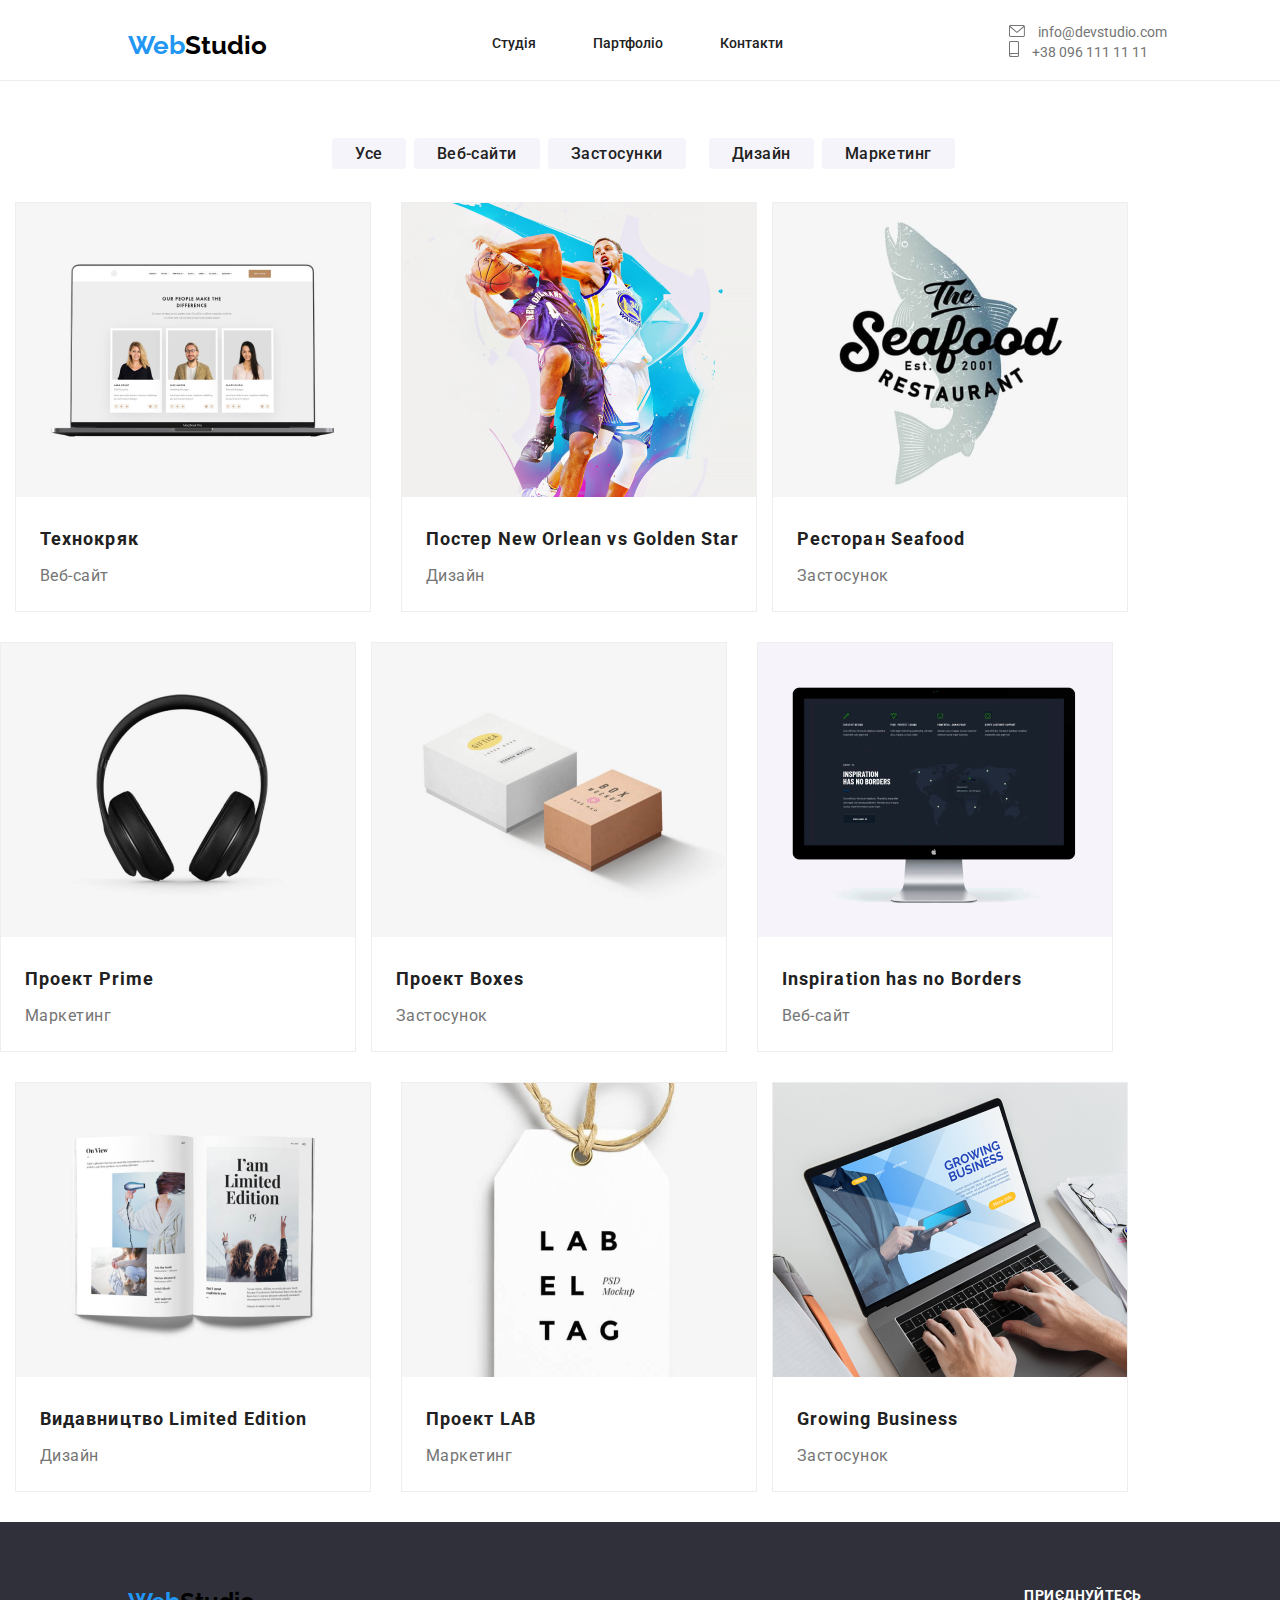
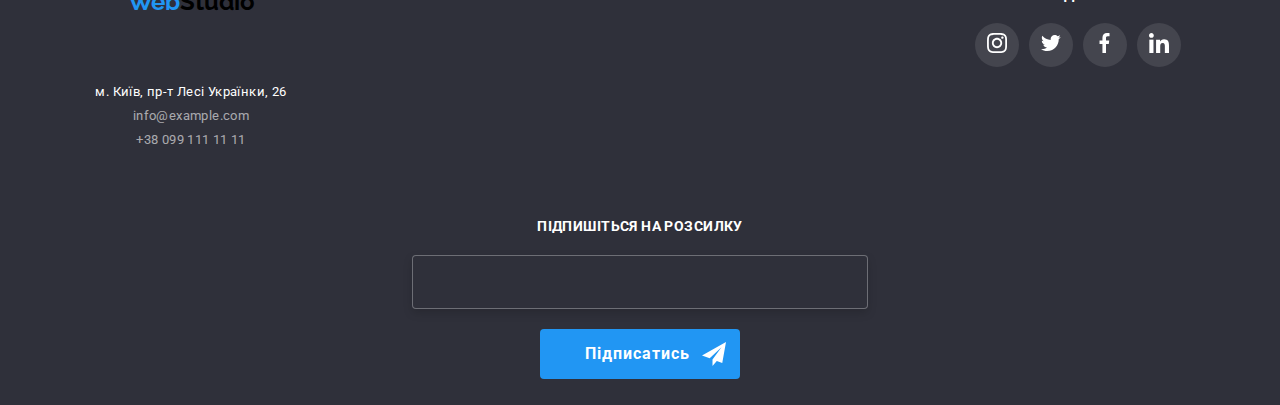
==== commit 02408358: "make tablet version for portfolio" ====
--- a/portfolio.html
+++ b/portfolio.html
@@ -18,22 +18,15 @@
                     <a href="" class="logo"><span class="web">Web</span><span class="studio">Studio</span></a>
                 </li>
             </ul>
-            <ul class="navigatoin">
-                <li class="li_navigation_svg">
-                    <svg class="svg_navigation" width="20px" height="20px">
-                        <use href="./sprite.svg#icon_navigation"></use>
-                    </svg>
-                </li>
-            </ul>
             <nav class="menu">
-                <ul>
-                    <li><a href="./index.html" target="blank">Студія</a></li>
-                    <li><a href="#">Партфоліо</a></li>
+                <ul class="menu_ul">
+                    <li><a href="./index.html" target="blank" class="menu_a">Студія</a></li>
+                    <li><a href="#" class="menu_a">Партфоліо</a></li>
                     <li><a href="#">Контакти</a></li>
                 </ul>
             </nav>
             <div class="add_info">
-                <ul>
+                <ul class="add_info_ul">
                     <li>
                         <a href="#">
                             <svg width="16px" height="12px">
@@ -53,6 +46,22 @@
                 </ul>
             </div>
         </div>
+        <div class="contanier_mobile">
+            <ul class="header_navigation_mobile">
+                <li class="li_navigation_mobile">
+                    <a href="" class="logo"><span class="web">Web</span><span class="studio">Studio</span></a>
+                </li>
+            </ul>
+                <div class="navigation_mobile">
+                    <ul>
+                        <li class="li_navigation_svg">
+                            <svg class="svg_navigation" width="20px" height="20px">
+                                <use href="./sprite.svg#icon_navigation"></use>
+                            </svg>
+                        </li>
+                    </ul>
+                </div>
+        </div>
     </header>
 
     <main>
@@ -115,6 +124,63 @@
 
             <li class="li_images_mobile li_images_mobile_pos">
                 <img src="./foto_portfolio/Growing Business_mobile.png" alt="">
+                <h2>Growing Business</h2>
+                <p>Застосунок</p>
+            </li>
+        </ul>
+
+
+        <ul class="images_tablet">
+            <li class="li_images_tablet li_images_tablet_pos">
+                <img src="./foto_portfolio/Технокряк_tablet.png" alt="">
+                <h2>Технокряк</h2>
+                <p>Веб-сайт</p>
+            </li>
+
+            <li class="li_images_tablet">
+                <img src="./foto_portfolio/Постер New Orlean vs Golden Star_tablet.png" alt="">
+                <h2>Постер New Orlean vs Golden Star</h2>
+                <p>Дизайн</p>
+            </li>
+
+            <li class="li_images_tablet li_images_tablet_pos">
+                <img src="./foto_portfolio/Ресторан Seafood_tablet.png" alt="">
+                <h2>Ресторан Seafood</h2>
+                <p>Застосунок</p>
+            </li>
+
+            <li class="li_images_tablet">
+                <img src="./foto_portfolio/Проект Prime_tablet.png" alt="">
+                <h2>Проект Prime</h2>
+                <p>Маркетинг</p>
+            </li>
+
+            <li class="li_images_tablet li_images_tablet_pos">
+                <img src="./foto_portfolio/Проект Boxes_tablet.png" alt="">
+                <h2>Проект Boxes</h2>
+                <p>Застосунок</p>
+            </li>
+
+            <li class="li_images_tablet">
+                <img src="./foto_portfolio/Inspiration has no Borders_tablet.png" alt="">
+                <h2>Inspiration has no Borders</h2>
+                <p>Веб-сайт</p>
+            </li>
+
+            <li class="li_images_tablet li_images_tablet_pos">
+                <img src="./foto_portfolio/Видавництво Limited Edition_tablet.png" alt="">
+                <h2>Видавництво Limited Edition</h2>
+                <p>Дизайн</p>
+            </li>
+
+            <li class="li_images_tablet">
+                <img src="./foto_portfolio/Проект LAB_tablet.png" alt="">
+                <h2>Проект LAB</h2>
+                <p>Маркетинг</p>
+            </li>
+
+            <li class="li_images_tablet li_images_tablet_pos">
+                <img src="./foto_portfolio/Growing Business_tablet.png" alt="">
                 <h2>Growing Business</h2>
                 <p>Застосунок</p>
             </li>
@@ -252,54 +318,5 @@
             </ul>
         </div>
     </footer>
-    <!-- <footer class="the_end">
-        <div class="footer_ul">
-            <div class="dec">
-                <p class="pp">.</p>
-                <a href="" class="logo"><span class="web">Web</span><span class="studio">Studio</span></a>
-                <ul>
-                    <li class="li_information"><a href="#" class="adress">м. Київ, пр-т Лесі Українки, 26</a></li>
-                    <li class="li_information"><a href="#" class="information">info@example.com</a></li>
-                    <li class="li_information"><a href="#" class="information">+38 099 111 11 11</a></li>
-                </ul>
-            </div>
-            
-            <div class="join">
-                <h3>ПРИЄДНУЙТЕСЬ</h3>
-                <ul class="footer_list_icon">
-                    <li class="svg_li_2">
-                        <a href="#">
-                            <svg class="svg_icon" height="20px" width="20px">
-                                <use href="./sprite.svg#icon-instagram"></use>
-                            </svg>
-                        </a>
-                    </li>
-                    
-                    <li class="svg_li_2">
-                        <a href="#">
-                            <svg height="20px" width="20px">
-                                <use href="./sprite.svg#icon-twitter"></use>
-                            </svg>
-                        </a>
-                    </li>
-
-                    <li class="svg_li_2">
-                        <a href="#">
-                            <svg height="20px" width="20px">
-                                <use href="./sprite.svg#icon-facebook"></use>
-                            </svg>
-                        </a>
-                    </li>
-
-                    <li class="svg_li_2"> 
-                        <a href="#">
-                            <svg height="20px" width="20px">
-                                <use href="./sprite.svg#icon-inka"></use>
-                            </svg>
-                        </a>
-                    </li>
-                </ul>
-            </div>
-    </footer> -->
 </body>
 </html>--- a/portfolio.css
+++ b/portfolio.css
@@ -23,22 +23,25 @@
     margin: 0;
     /* width: 1600px; */
 }
-                                                                        /* header */
+/*=========================================================== header ==============================================================================*/
 .header {
     height: 60px;
     border-bottom: 1px solid #ececee;
     margin-bottom: 60px;
 }
 
-.menu, .add_info {
+.contanier {
     display: none;
 }
 
-.contanier {
-    margin: 0;
+.contanier_mobile {
     display: flex;
     flex-direction: row;
     justify-content: space-between;
+}
+
+.li_navigation_mobile {
+    margin-top: 16px;
 }
 
 .web {
@@ -105,7 +108,7 @@
 .add_info svg {
     margin-right: 10px;
 }
-                                                                    /* main */
+/*================================================================= main ==========================================================================*/
 .navigation_site {
     display: flex;
     flex-direction: row;
@@ -181,7 +184,7 @@
 }
 
 
-                                                            /* footer */
+/*=========================================================== footer ==============================================================================*/
 footer {
       height: 603px;
     width: 480px;   
@@ -334,4 +337,168 @@
                                                         
 .mailing_ul {
     padding: 0;
+}
+
+@media screen and (min-width:768px) {
+/* ======================================================= header ========================================================================== */
+    .contanier_mobile {
+        display: none;
+    }
+
+    .header {
+        height: 80px;
+    }
+
+    .contanier {
+        height: 80px;
+        display: block;
+        display: flex;
+        flex-direction: row;
+        justify-content: space-around;
+    }
+
+    .li_navigation {
+        margin-top: 30px;
+    }
+
+    .menu a {
+        margin: 0;
+    }
+
+    .menu .menu_ul {
+        margin: 0;
+        margin-top: 34px;
+    }
+
+    .menu .menu_a {
+        margin: 0;
+        margin-right: 57px;
+    }
+
+    .add_info .add_info_ul {
+        display: flex;
+        flex-direction: column;
+        margin: 0;
+        margin-top: 23px;
+    }
+
+    .add_info a {
+        margin: 0;
+    }
+/* ============================================================== main ====================================================================== */
+    .navigation_site {
+        display: flex;
+        justify-content: center;
+        height: 31px;
+        margin-bottom: 30px;
+    }
+
+    .images_mobile {
+        display: none;
+    }
+
+    .images_tablet {
+        display: flex;
+        flex-direction: row;
+        flex-wrap: wrap;
+    }
+
+    .li_images_tablet {
+        width: 354px;
+        background: #FFFFFF;
+        border: 1px solid #EEEEEE;
+        margin-bottom: 30px;
+    }
+
+    .images_tablet h2 {
+        font-family: 'Roboto';
+        font-style: normal;
+        font-weight: 700;
+        font-size: 18px;
+        line-height: 36px;
+        letter-spacing: 0.06em;
+        color: #212121;
+        margin: 20px 0 4px 24px;
+    }
+
+    .images_tablet p {
+        font-family: 'Roboto';
+        font-style: normal;
+        font-weight: 400;
+        font-size: 16px;
+        line-height: 30px;
+        letter-spacing: 0.03em;
+        color: #757575;
+        margin: 0 0 20px 24px;  
+    }
+
+    .li_images_tablet_pos {
+        margin: 0 30px 30px 15px;
+    }
+/* =================================================== footer ====================================================================================== */
+.the_end {
+    width: 100%;
+}
+
+.footer_div {
+    margin: 0;
+}
+
+.the_end {
+    height: 483px;
+}
+
+.footer_ul {
+    display: flex;
+    justify-content: space-between;
+    padding: 0;
+    margin: 0;
+}
+
+.logo_footer {
+    margin: 64px;
+}
+
+.join {
+    margin-right: 89px;
+}
+
+.join h3 {
+    margin-top: 65px;
+}
+
+.adress, .information {
+    margin: 0;
+    font-size: 13px;
+}
+
+.dec {
+    margin-left: 89px;
+    width: 204px;
+    text-align: center;
+}
+
+.mailing h2 {
+    margin-top: 66px;
+}
+
+.e-mail {
+    margin: 0;
+    margin-top: 21px;
+}
+
+.subscribe {
+    margin: 0;
+    margin-top: 20px;
+    display: flex;
+    justify-content: center;
+}
+
+.mailing_ul {
+    padding: 0;
+    margin: 0;
+    display: flex;
+    justify-content: center;
+    align-content: center;
+}
 }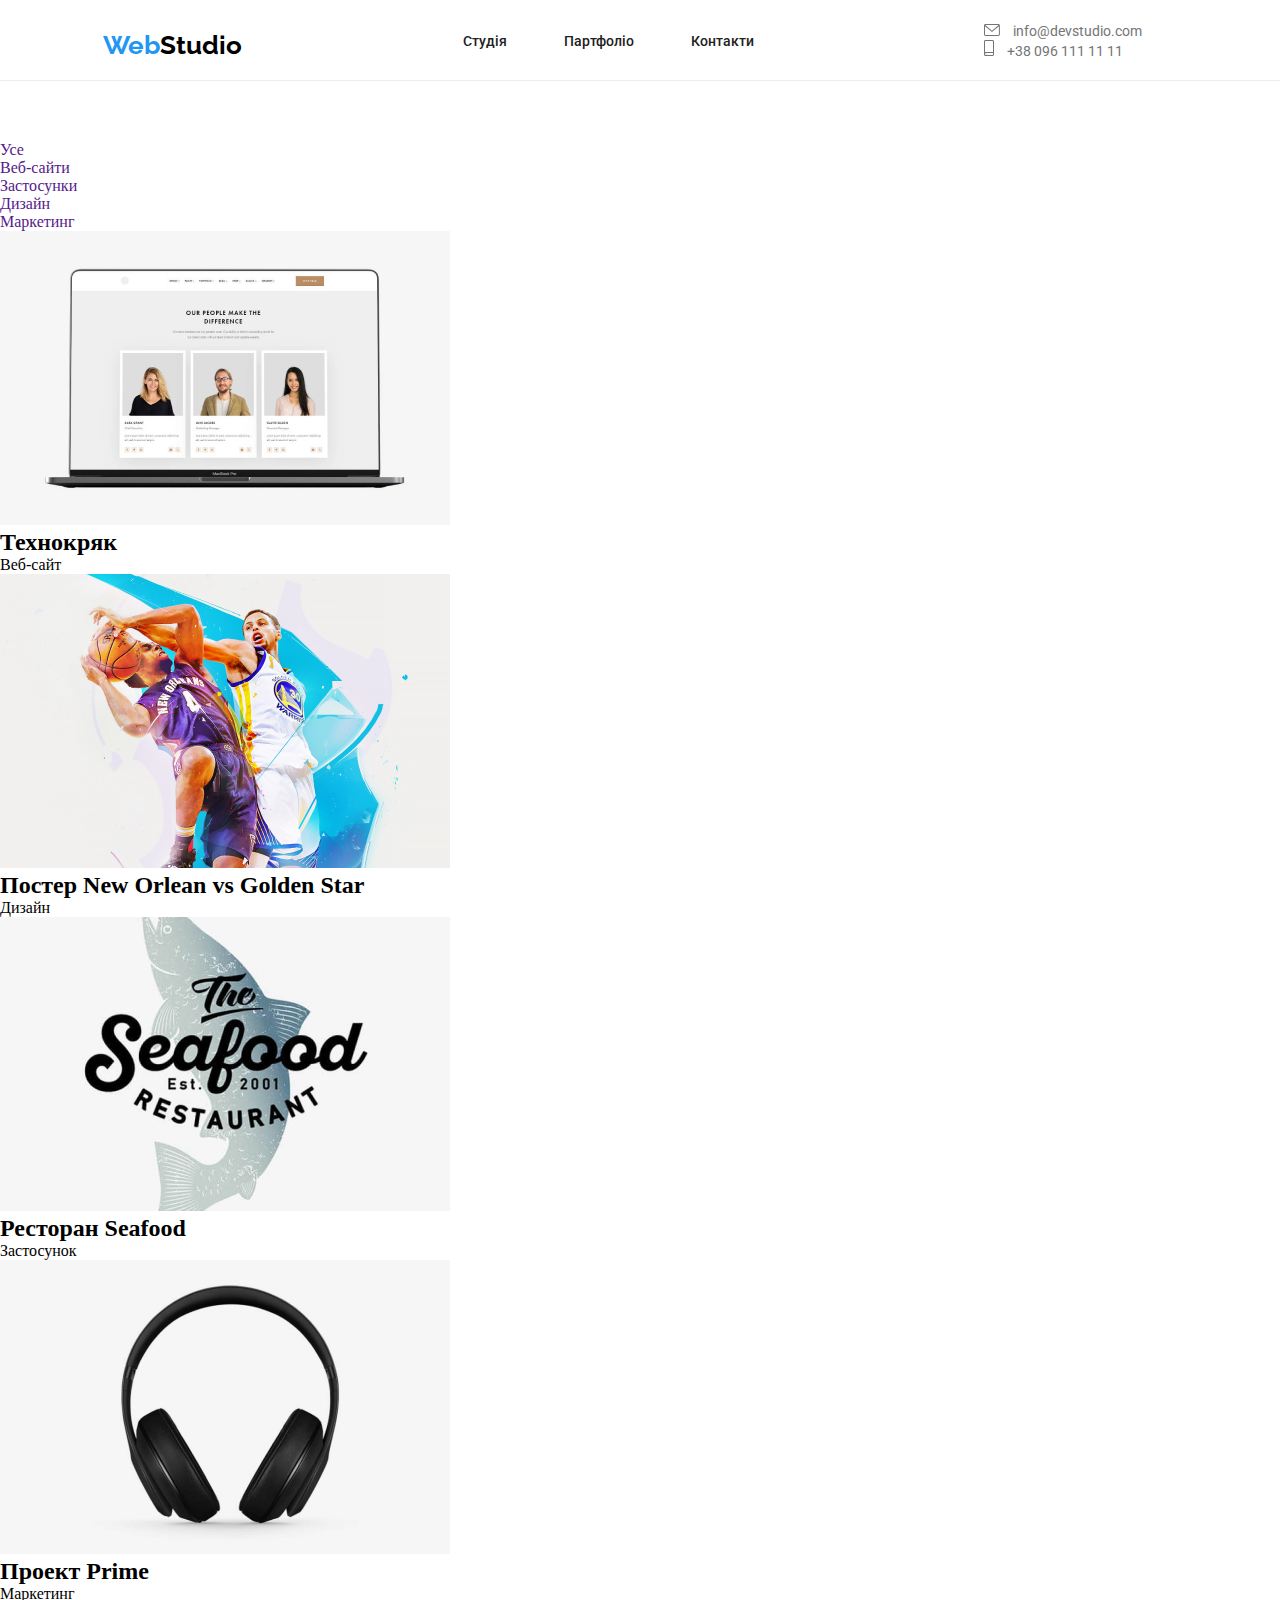
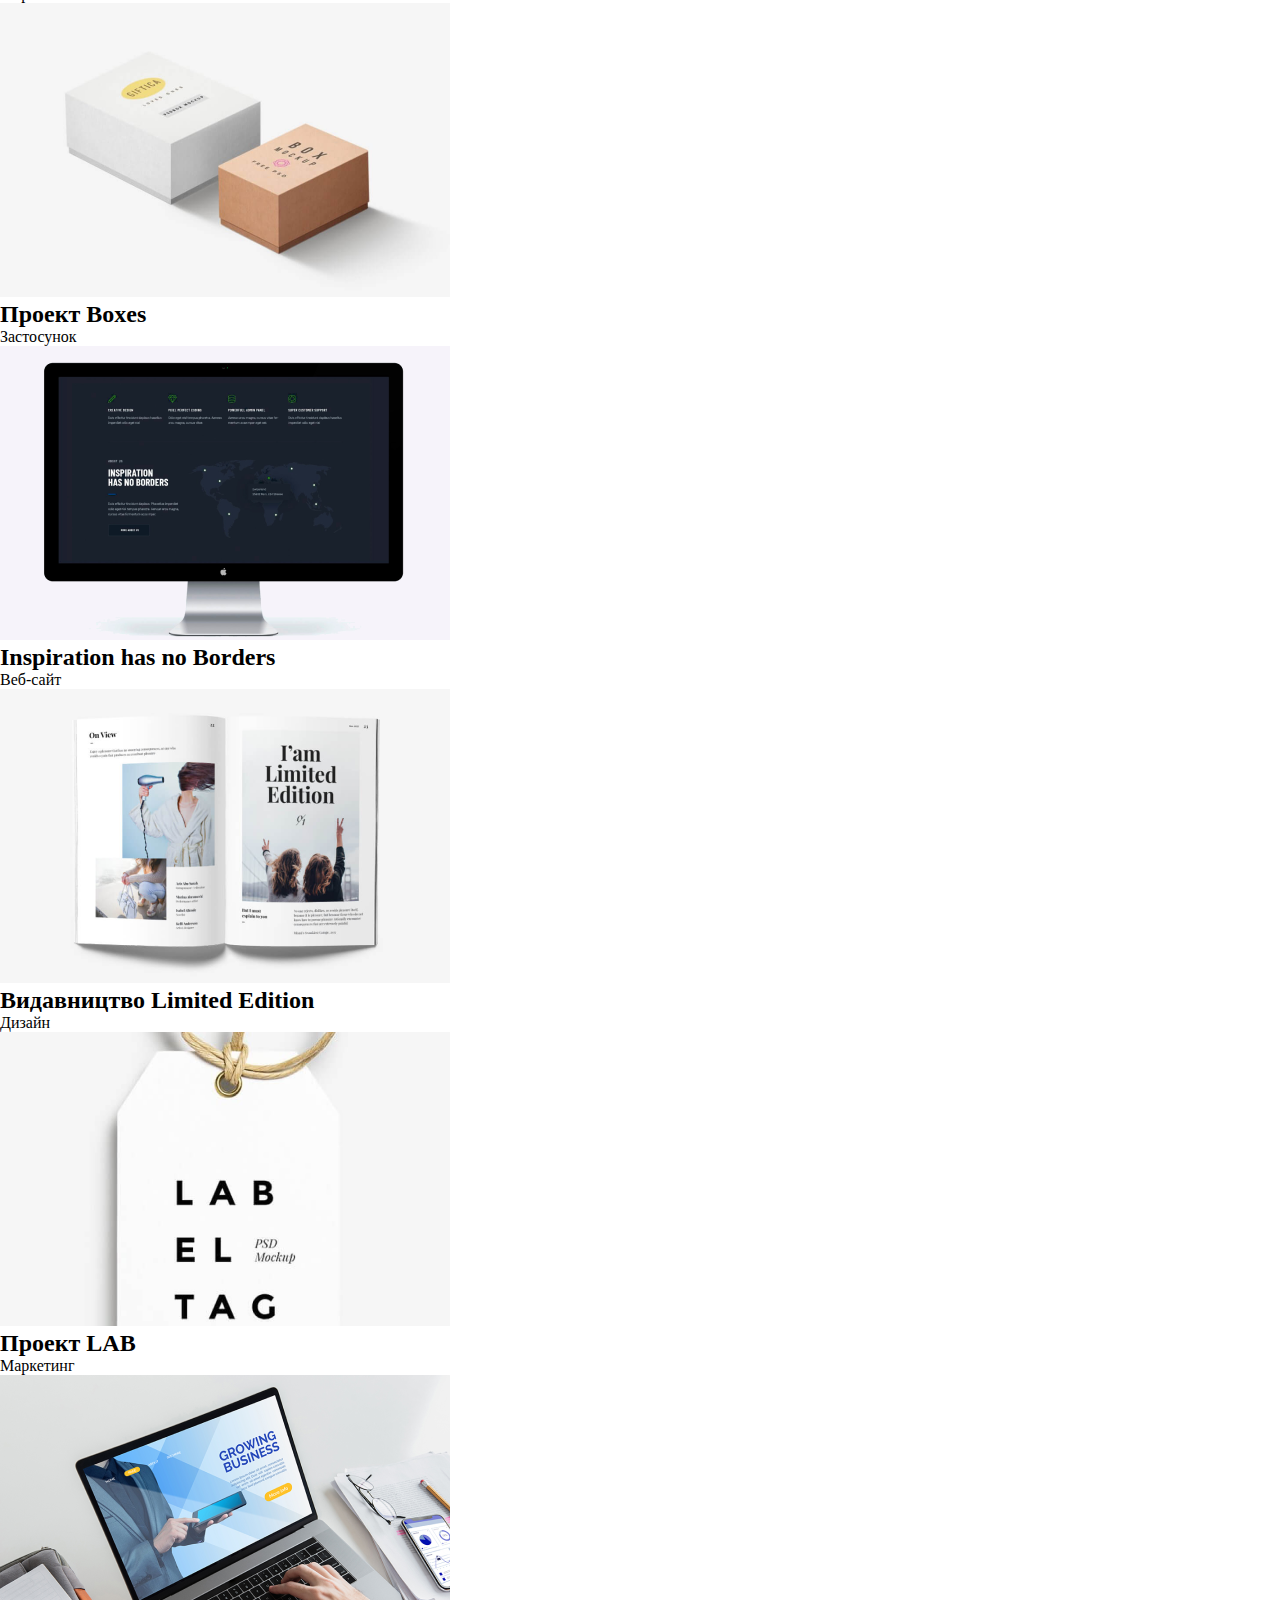
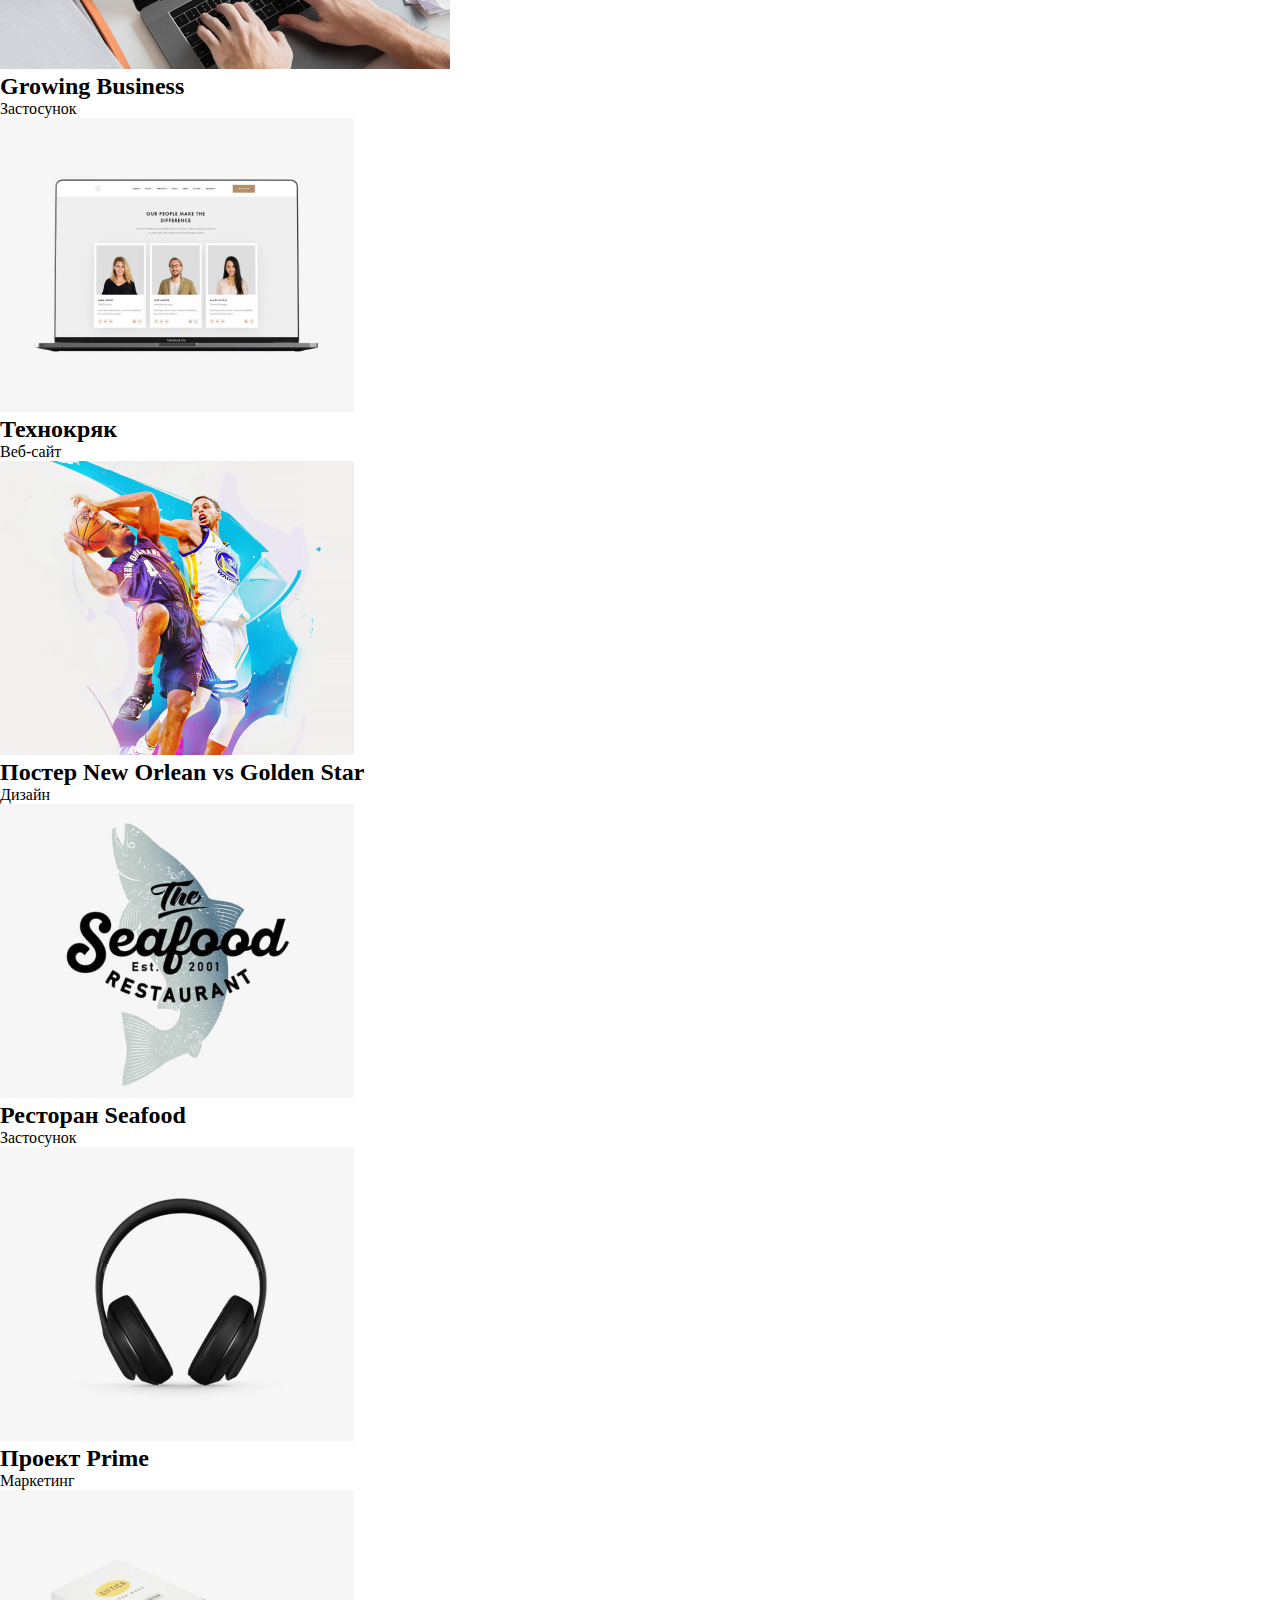
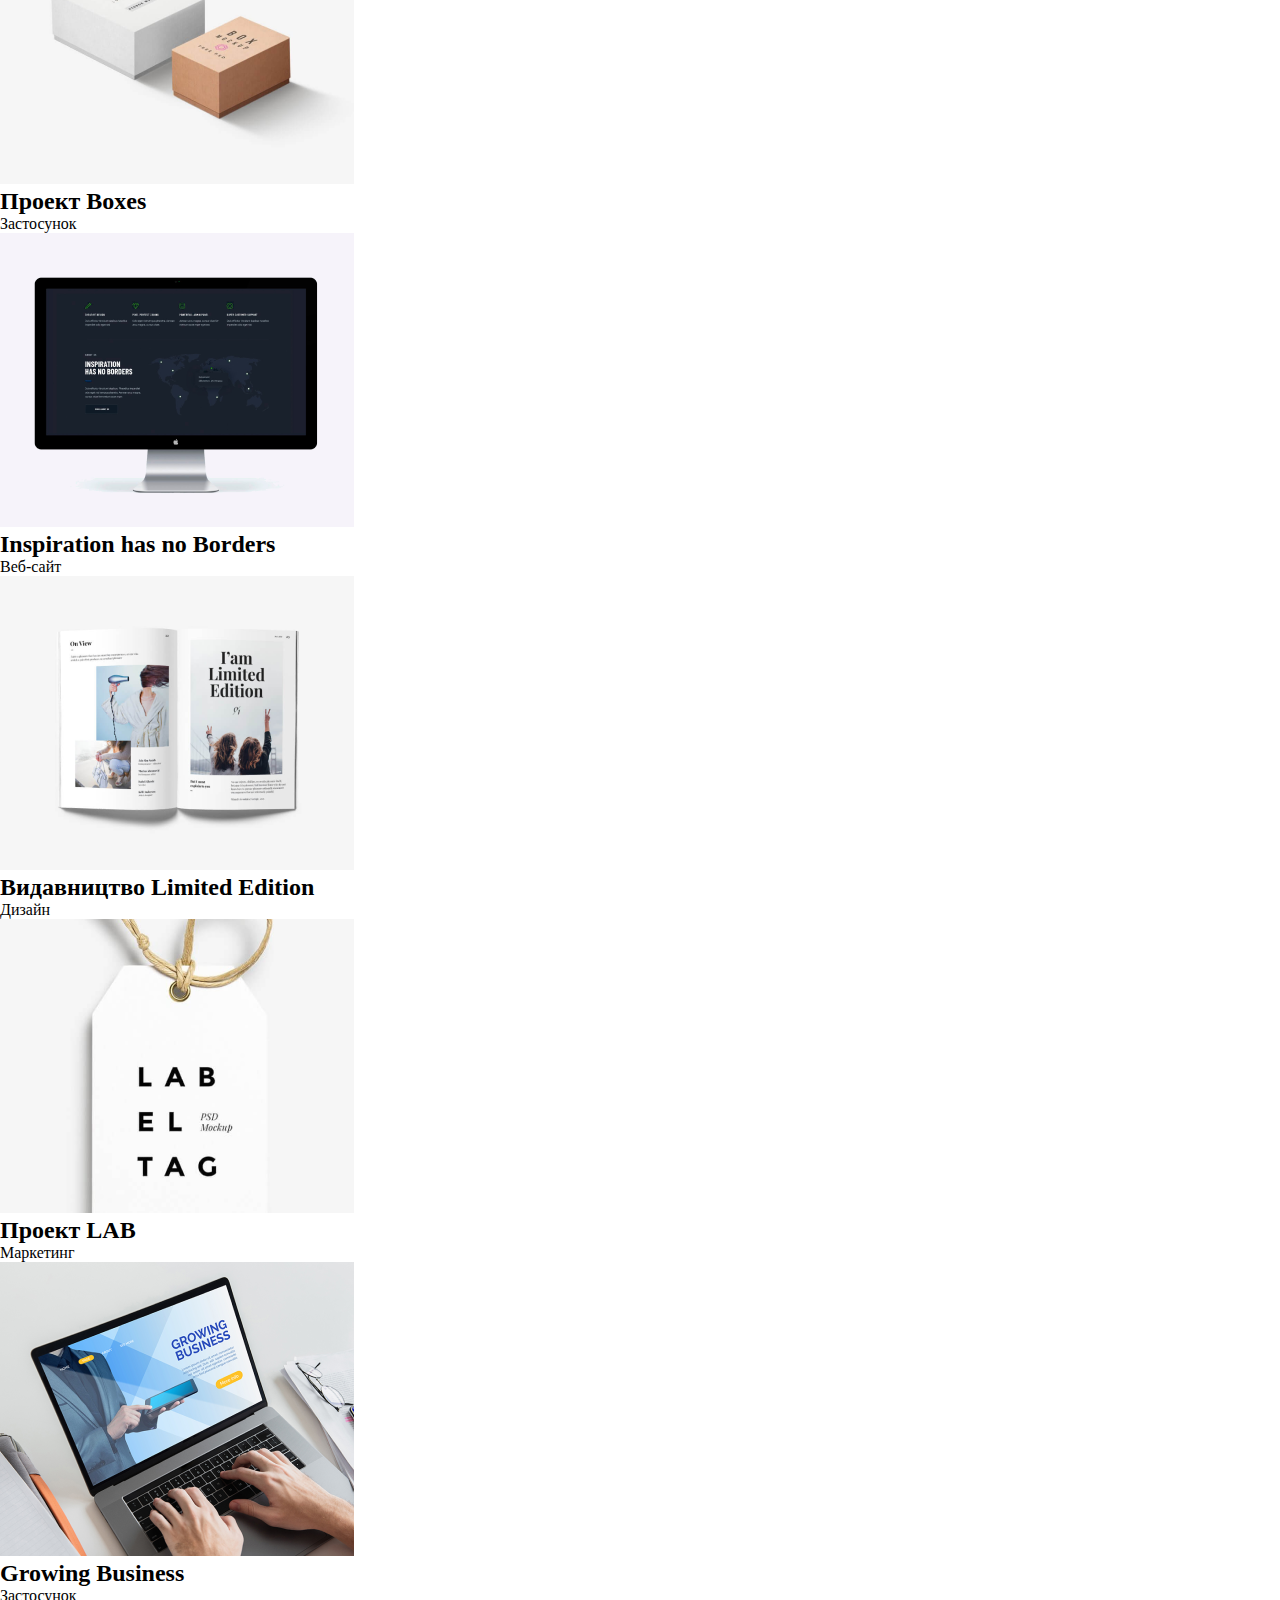
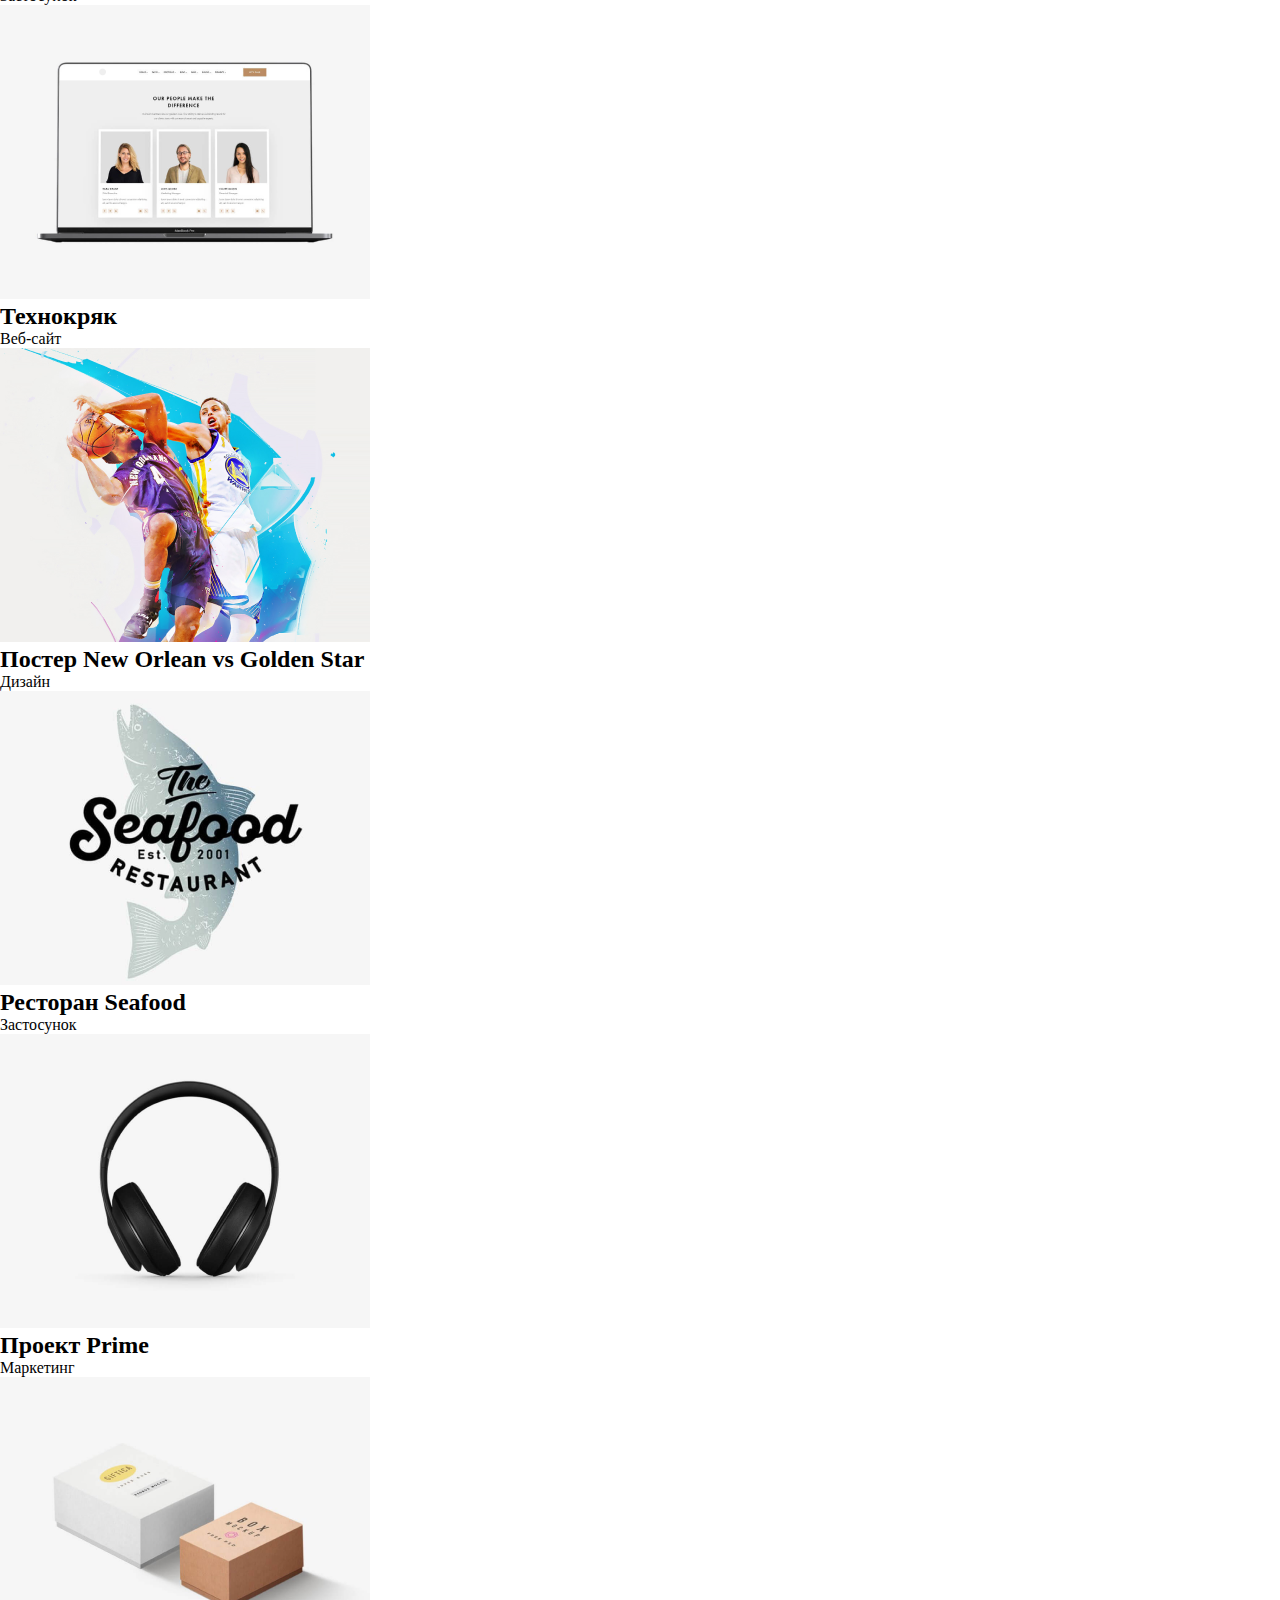
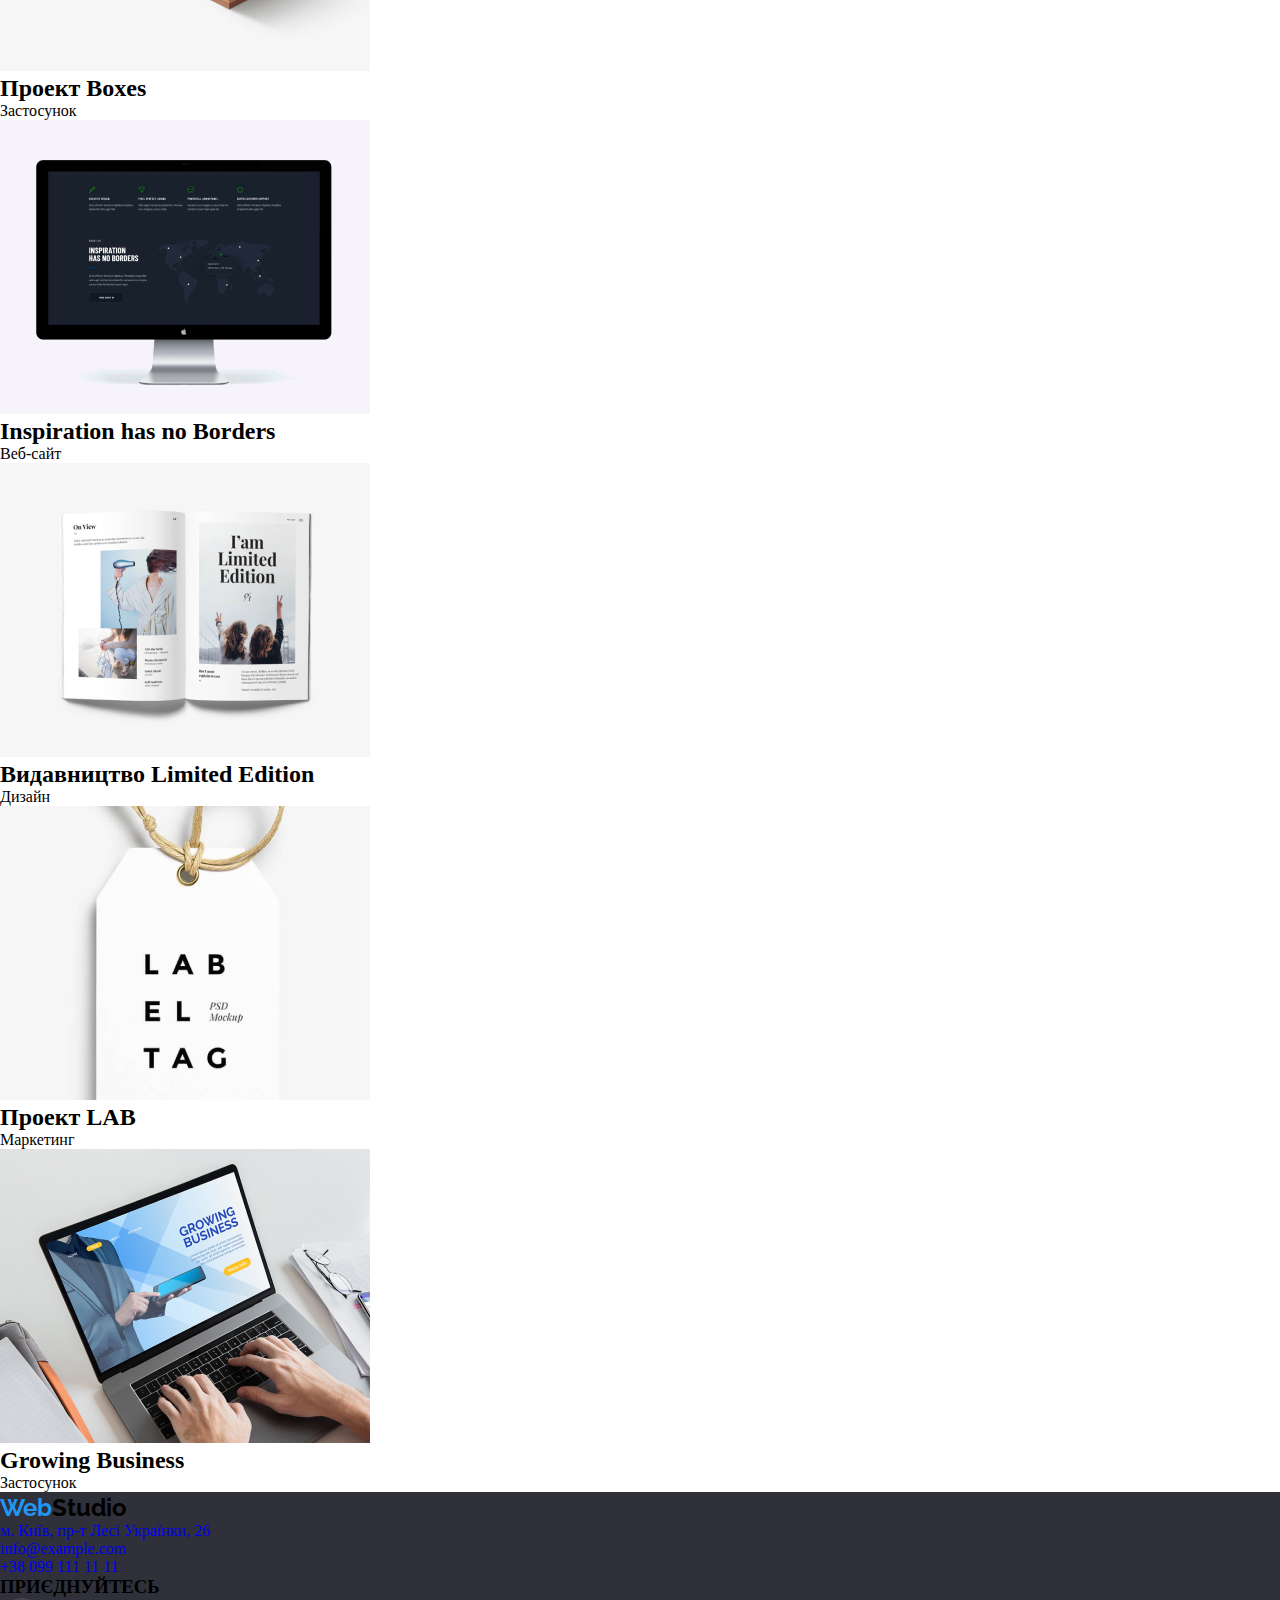
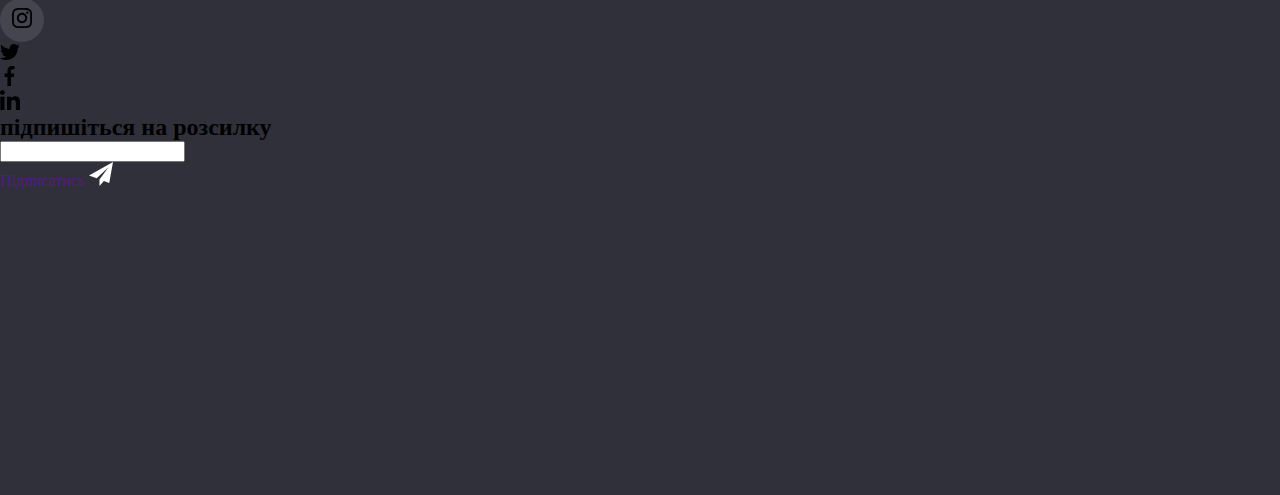
==== commit c60f52e2: "make portfolio in scss" ====
--- a/portfolio.html
+++ b/portfolio.html
@@ -8,24 +8,25 @@
     <link rel="preconnect" href="https://fonts.googleapis.com">
     <link rel="preconnect" href="https://fonts.gstatic.com" crossorigin>
     <link href="https://fonts.googleapis.com/css2?family=Raleway:wght@700&family=Roboto:wght@400;500;700&display=swap" rel="stylesheet">
-    <link rel="stylesheet" href="./portfolio.css">
+    <!-- <link rel="stylesheet" href="./portfolio.css"> -->
+    <link rel="stylesheet" href="./css/main.css">
 </head>
 <body>
     <header class="header">
-        <div class="contanier">
+        <div class="contanier_portfolio">
             <ul class="header_navigation">
-                <li class="li_navigation">
+                <li class="li_navigation_portfolio">
                     <a href="" class="logo"><span class="web">Web</span><span class="studio">Studio</span></a>
                 </li>
             </ul>
-            <nav class="menu">
+            <nav class="menu_portfolio">
                 <ul class="menu_ul">
                     <li><a href="./index.html" target="blank" class="menu_a">Студія</a></li>
                     <li><a href="#" class="menu_a">Партфоліо</a></li>
                     <li><a href="#">Контакти</a></li>
                 </ul>
             </nav>
-            <div class="add_info">
+            <div class="add_info_portfolio">
                 <ul class="add_info_ul">
                     <li>
                         <a href="#">
@@ -188,7 +189,7 @@
 
 
         <ul class="images">
-            <li class="li_images proba li_images_position">
+            <li class="li_images">
                 <img src="./foto_portfolio/Технокряк.png" alt="">
                 <h2>Технокряк</h2>
                 <p>Веб-сайт</p>
@@ -206,7 +207,7 @@
                 <p>Застосунок</p>
             </li>
 
-            <li class="li_images li_images_position">
+            <li class="li_images">
                 <img src="./foto_portfolio/Проект Prime.png" alt="">
                 <h2>Проект Prime</h2>
                 <p>Маркетинг</p>
@@ -224,44 +225,44 @@
                 <p>Веб-сайт</p>
             </li>
 
-            <li class="li_images position li_images_position">
+            <li class="li_images li_images_position">
                 <img src="./foto_portfolio/Видавництво Limited Edition.png" alt="">
                 <h2>Видавництво Limited Edition</h2>
                 <p>Дизайн</p>
             </li>
 
-            <li class="li_images position">
+            <li class="li_images li_images_position">
                 <img src="./foto_portfolio/Проект LAB.png" alt="">
                 <h2>Проект LAB</h2>
                 <p>Маркетинг</p>
             </li>
 
-            <li class="li_images position"   >
+            <li class="li_images li_images_position">
                 <img src="./foto_portfolio/Growing Business.png" alt="">
                 <h2>Growing Business</h2>
                 <p>Застосунок</p>
             </li>
         </ul>
     </main>
-    <footer class="the_end">
-        <div class="footer_div">
-            <ul class="footer_ul">
+    <footer class="the_end_portfolio">
+        <div class="footer_div_portfolio">
+            <ul class="footer_ul_portfolio">
                 <li>
-                    <div class="dec">
+                    <div class="dec_portfolio">
                         <p class="pp">.</p>
-                        <a href="" class="logo_footer"><span class="web_footer">Web</span><span class="studio_footer">Studio</span></a>
+                        <a href="" class="logo_footer_portfolio"><span class="web_footer">Web</span><span class="studio_footer">Studio</span></a>
                         <ul class="information_ul">
-                            <li class="li_information"><a href="#" class="adress">м. Київ, пр-т Лесі Українки, 26</a></li>
-                            <li class="li_information"><a href="#" class="information">info@example.com</a></li>
-                            <li class="li_information"><a href="#" class="information">+38 099 111 11 11</a></li>
+                            <li class="li_information"><a href="#" class="adress_portfolio">м. Київ, пр-т Лесі Українки, 26</a></li>
+                            <li class="li_information"><a href="#" class="information_portfolio">info@example.com</a></li>
+                            <li class="li_information"><a href="#" class="information_portfolio">+38 099 111 11 11</a></li>
                         </ul>
                     </div>
                 </li>
                 <li>
                     <div>
-                        <div class="join">
+                        <div class="join_portfolio">
                             <h3>ПРИЄДНУЙТЕСЬ</h3>
-                            <ul class="footer_list_icon">
+                            <ul class="footer_list_icon_portfolio">
                                 <li class="svg_li_2">
                                     <a href="#">
                                         <svg class="svg_icon" height="20px" width="20px">
@@ -270,7 +271,7 @@
                                     </a>
                                 </li>
                                 
-                                <li class="svg_li_2">
+                                <li class="svg_li_2_portfolio">
                                     <a href="#">
                                         <svg height="20px" width="20px">
                                             <use href="./sprite.svg#icon-twitter"></use>
@@ -278,7 +279,7 @@
                                     </a>
                                 </li>
 
-                                <li class="svg_li_2">
+                                <li class="svg_li_2_portfolio">
                                     <a href="#">
                                         <svg height="20px" width="20px">
                                             <use href="./sprite.svg#icon-facebook"></use>
@@ -286,7 +287,7 @@
                                     </a>
                                 </li>
 
-                                <li class="svg_li_2"> 
+                                <li class="svg_li_2_portfolio"> 
                                     <a href="#">
                                         <svg height="20px" width="20px">
                                             <use href="./sprite.svg#icon-inka"></use>
@@ -300,16 +301,16 @@
             </ul>
         </div>
 
-        <div class="mailing">
+        <div class="mailing_portfolio">
             <h2>підпишіться на розсилку</h2>
-            <ul class="mailing_ul">
+            <ul class="mailing_ul_portfolio">
                 <li>
-                    <input type="email" class="e-mail">
-                </li>
-            </ul>
-            <ul class="mailing_ul">
+                    <input type="email" class="e-mail_portfolio">
+                </li>
+            </ul>
+            <ul class="mailing_ul_portfolio">
                 <li>
-                    <a href="" class="subscribe">Підписатись
+                    <a href="" class="subscribe_portfolio">Підписатись
                         <svg width="24px" height="24px">
                             <use href="./sprite.svg#icon-send"></use>
                         </svg>
--- a/portfolio.css
+++ b/portfolio.css
@@ -24,13 +24,13 @@
     /* width: 1600px; */
 }
 /*=========================================================== header ==============================================================================*/
-.header {
+/* .header {
     height: 60px;
     border-bottom: 1px solid #ececee;
     margin-bottom: 60px;
 }
 
-.contanier {
+.contanier_portfolio {
     display: none;
 }
 
@@ -58,13 +58,13 @@
     font-weight: 700;
 }
 
-.menu ul {
+.menu_portfolio ul {
     display: flex;
     flex-direction: row;
     margin: 32px 0;
 }
 
-.menu a {
+.menu_portfolio a {
     color: #212121;
     margin: 32px 55px 32px 0;
     font-family: 'Roboto';
@@ -72,11 +72,11 @@
     font-weight: 500;
 }
 
-.menu a:hover {
+.menu_portfolio a:hover {
     color: #2196F3;
 }
 
-.li_navigation {
+.li_navigation_portfolio {
     margin-top: 16px;
     margin-left: 15px;
 }
@@ -86,13 +86,13 @@
     margin-right: 23px;
 }
 
-.add_info ul {
+.add_info_portfolio ul {
     display: flex;
     flex-direction: row;
     margin: 32px 0;
 }
 
-.add_info a {
+.add_info_portfolio a {
     font-family: 'Roboto';
     color: #757575;
     margin: 0 50px 0 0;
@@ -100,15 +100,19 @@
     fill: #757575;
 }
 
-.add_info a:hover {
+.add_info_portfolio a:hover {
     color: #2196F3;
     fill: #2196F3;
 }
 
-.add_info svg {
+.add_info_portfolio svg {
     margin-right: 10px;
-}
+} */
 /*================================================================= main ==========================================================================*/
+.images_tablet {
+    display: none;
+}
+
 .navigation_site {
     display: flex;
     flex-direction: row;
@@ -186,12 +190,12 @@
 
 /*=========================================================== footer ==============================================================================*/
 footer {
-      height: 603px;
+    height: 603px;
     width: 480px;   
     background-color: #2F303A;
 }
 
-.footer_ul {
+.footer_ul_portfolio {
     margin: 0;
     padding: 0;
 }
@@ -210,7 +214,7 @@
     font-weight: 700;
 }
                                                         
-.logo_footer {
+.logo_footer_portfolio {
     display: flex;
     justify-content: center;
     margin-top: 60px;
@@ -223,11 +227,11 @@
     padding: 0;
 }
                                                         
-.dec ul {
+.dec_portfolio ul {
     margin: 0;
     padding: 0;
 }
-.adress {
+.adress_portfolio {
     font-family: 'Roboto';
     font-style: normal;
     font-weight: 400;
@@ -238,7 +242,7 @@
     margin-left: 124px;
 }
                                                         
-.information {
+.information_portfolio {
     font-family: 'Roboto';
     font-style: normal;
     font-weight: 400;
@@ -249,7 +253,7 @@
     margin-left: 167px;
 }
                                                         
-.join h3 {
+.join_portfolio h3 {
     font-family: 'Roboto';
     font-style: normal;
     font-weight: 700;
@@ -264,7 +268,7 @@
     margin-bottom: 20px;
 }
                                                         
-.footer_list_icon {
+.footer_list_icon_portfolio {
     margin: 0;
     padding: 0;
     display: flex;
@@ -272,11 +276,11 @@
     justify-content: center;
 }
                                                         
-.join svg {
+.join_portfolio svg {
     fill: #FFFFFF;
 }
                                                         
-.svg_li_2 {
+.svg_li_2_portfolio {
     width: 44px;
     height: 44px;
     border-radius: 50%;
@@ -287,7 +291,7 @@
     align-items: center;
 }
                                                         
-.mailing h2 {
+.mailing_portfolio h2 {
     font-family: 'Roboto';
     font-style: normal;
     font-weight: 700;
@@ -300,7 +304,7 @@
     margin-top: 60px;
 }
                                                         
-.e-mail {
+.e-mail_portfolio {
     border: 1px solid rgba(255, 255, 255, 0.3);
     filter: drop-shadow(0px 4px 4px rgba(0, 0, 0, 0.15));
     border-radius: 4px;
@@ -311,7 +315,7 @@
     margin-top: 15px;
 }
                                                         
-.subscribe {
+.subscribe_portfolio {
     font-family: 'Roboto';
     font-style: normal;
     font-weight: 700;
@@ -331,17 +335,17 @@
     margin-top: 20px;
 }
                                                         
-.subscribe svg {
+.subscribe_portfolio svg {
     margin-left: 12px;
 }
                                                         
-.mailing_ul {
+.mailing_ul_portfolio {
     padding: 0;
 }
 
 @media screen and (min-width:768px) {
 /* ======================================================= header ========================================================================== */
-    .contanier_mobile {
+    /* .contanier_mobile {
         display: none;
     }
 
@@ -349,7 +353,7 @@
         height: 80px;
     }
 
-    .contanier {
+    .contanier_portfolio {
         height: 80px;
         display: block;
         display: flex;
@@ -357,34 +361,29 @@
         justify-content: space-around;
     }
 
-    .li_navigation {
+    .li_navigation_portfolio {
         margin-top: 30px;
     }
 
-    .menu a {
-        margin: 0;
-    }
-
-    .menu .menu_ul {
-        margin: 0;
-        margin-top: 34px;
-    }
-
-    .menu .menu_a {
+    .menu_portfolio {
+        margin-left: 200px;
+    }
+
+    .menu_portfolio .menu_a {
         margin: 0;
         margin-right: 57px;
     }
 
-    .add_info .add_info_ul {
+    .add_info_portfolio .add_info_ul {
         display: flex;
         flex-direction: column;
         margin: 0;
-        margin-top: 23px;
-    }
-
-    .add_info a {
-        margin: 0;
-    }
+        margin-top: 22px;
+    }
+
+    .add_info_portfolio a {
+        margin: 0;
+    } */
 /* ============================================================== main ====================================================================== */
     .navigation_site {
         display: flex;
@@ -436,69 +435,154 @@
         margin: 0 30px 30px 15px;
     }
 /* =================================================== footer ====================================================================================== */
-.the_end {
-    width: 100%;
-}
-
-.footer_div {
-    margin: 0;
-}
-
-.the_end {
-    height: 483px;
-}
-
-.footer_ul {
-    display: flex;
-    justify-content: space-between;
-    padding: 0;
-    margin: 0;
-}
-
-.logo_footer {
-    margin: 64px;
-}
-
-.join {
-    margin-right: 89px;
-}
-
-.join h3 {
-    margin-top: 65px;
-}
-
-.adress, .information {
-    margin: 0;
-    font-size: 13px;
-}
-
-.dec {
-    margin-left: 89px;
-    width: 204px;
-    text-align: center;
-}
-
-.mailing h2 {
-    margin-top: 66px;
-}
-
-.e-mail {
-    margin: 0;
-    margin-top: 21px;
-}
-
-.subscribe {
-    margin: 0;
-    margin-top: 20px;
-    display: flex;
-    justify-content: center;
-}
-
-.mailing_ul {
-    padding: 0;
-    margin: 0;
-    display: flex;
-    justify-content: center;
-    align-content: center;
-}
+    .the_end_portfolio {
+        width: 100%;
+    }
+
+    .footer_div_portfolio {
+        margin: 0;
+    }
+
+    .the_end_portfolio {
+        height: 483px;
+    }
+
+    .footer_ul_portfolio {
+        display: flex;
+        justify-content: space-between;
+        padding: 0;
+        margin: 0;
+    }
+
+    .logo_footer_portfolio {
+        margin-top: 64px;
+    }
+
+    .join_portfolio {
+        margin-right: 89px;
+    }
+
+    .join_portfolio h3 {
+        margin-top: 65px;
+    }
+
+    .adress_portfolio, .information_portfolio {
+        margin: 0;
+        font-size: 13px;
+    }
+
+    .dec_portfolio {
+        margin-left: 89px;
+        width: 204px;
+        text-align: center;
+    }
+
+    .mailing_portfolio h2 {
+        margin-top: 66px;
+    }
+
+    .e-mail_portfolio {
+        margin: 0;
+        margin-top: 21px;
+    }
+
+    .subscribe_portfolio {
+        margin: 0;
+        margin-top: 20px;
+        display: flex;
+        justify-content: center;
+    }
+
+    .mailing_ul_portfolio {
+        padding: 0;
+        margin: 0;
+        display: flex;
+        justify-content: center;
+        align-content: center;
+    }
+}
+
+@media screen and (min-width:1440px) {
+    /* .header_navigation .li_navigation_portfolio {
+        margin-left: 150px;
+    }
+
+    .add_info_portfolio .add_info_ul {
+        display: flex;
+        flex-direction: row;
+        margin-top: 32px;
+    }
+
+    .add_info_portfolio li {
+        margin-right: 50px;
+    }
+
+    .menu_portfolio {
+        display: flex;
+        align-content: center;
+    } */
+/* ================================================================= main ======================================================================== */
+    .images_tablet {
+        display: none;
+    }
+
+    .images {
+        display: block;
+        display: flex;
+        flex-direction: row;
+        flex-wrap: wrap;
+        justify-content: center;
+    }
+
+    .li_images {
+        width: 370px;
+        background: #FFFFFF;
+        border: 1px solid #EEEEEE;
+        margin-right: 30px;
+        margin-bottom: 30px;
+    }
+
+    .li_images h2 {
+        font-family: 'Roboto';
+        font-style: normal;
+        font-weight: 700;
+        font-size: 18px;
+        line-height: 36px;
+        letter-spacing: 0.06em;
+        color: #212121;
+        margin: 20px 0 4px 24px;
+    }
+
+    .li_images p {
+        font-family: 'Roboto';
+        font-style: normal;
+        font-weight: 400;
+        font-size: 16px;
+        line-height: 30px;
+        letter-spacing: 0.03em;
+        color: #757575;
+        margin: 0 0 20px 24px;
+    }
+
+    .li_images_position {
+        margin-bottom: 94px;
+    }
+/* ===================================================== footer ================================================================================ */
+    .the_end_portfolio {
+        height: 252px;
+    }
+
+    .logo_footer_portfolio {
+        margin: 0;
+        margin-top: 60px;
+        margin-bottom: 20px;
+    }
+    
+    .mailing_portfolio {
+        display: none;
+    }
+
+    .join_portfolio {
+        display: none;
+    }
 }--- a/css/main.css
+++ b/css/main.css
@@ -0,0 +1,1377 @@
+h1,
+h2,
+h3,
+h4,
+h5,
+h6,
+p,
+ul,
+body {
+  margin: 0;
+  padding: 0;
+}
+
+a {
+  text-decoration: none;
+}
+
+li {
+  list-style-type: none;
+  padding: 0;
+  margin: 0;
+}
+
+.header_navigation {
+  margin: 0;
+  padding: 0;
+  width: 0;
+  height: 0;
+}
+
+.add_info ul {
+  padding: 0;
+  margin: 0;
+}
+
+.ul_menu a {
+  margin: 0;
+}
+
+.add_info_li {
+  margin: 0;
+}
+
+.ul_2 {
+  padding: 0;
+  margin: 0;
+}
+
+.icon_team_list {
+  padding: 0;
+  margin: 0;
+}
+
+.footer_div {
+  margin: 0;
+}
+
+.dec ul {
+  margin: 0;
+  padding: 0;
+}
+
+.container {
+  margin-left: auto;
+  margin-right: auto;
+  padding-left: 15px;
+  padding-right: 15px;
+  width: 100%;
+}
+@media screen and (min-width: 768px) {
+  .container {
+    width: 768px;
+  }
+}
+@media screen and (min-width: 1440px) {
+  .container {
+    width: 1440px;
+  }
+}
+
+.container {
+  margin-left: auto;
+  margin-right: auto;
+  padding-left: 15px;
+  padding-right: 15px;
+  width: 100%;
+}
+
+.menu {
+  display: none;
+}
+@media screen and (min-width: 768px) {
+  .menu {
+    display: flex;
+    justify-content: center;
+    align-items: center;
+  }
+}
+@media screen and (min-width: 768px) {
+  .ul_menu {
+    display: flex;
+    flex-direction: row;
+    padding: 0;
+    margin: 0;
+  }
+}
+@media screen and (min-width: 1440px) {
+  .ul_menu {
+    margin-left: 93px;
+  }
+}
+
+@media screen and (min-width: 1440px) {
+  .ul_menu a {
+    margin-right: 55px;
+  }
+}
+
+@media screen and (min-width: 768px) {
+  .menu a {
+    color: #212121;
+    font-family: "Roboto";
+    font-size: 14px;
+    font-weight: 500;
+    margin-right: 57px;
+  }
+  .menu a:hover {
+    color: #2196F3;
+  }
+}
+
+.add_info {
+  display: none;
+}
+@media screen and (min-width: 768px) {
+  .add_info {
+    display: flex;
+    justify-content: end;
+    align-items: center;
+  }
+}
+
+@media screen and (min-width: 768px) {
+  .add_info_li {
+    margin-right: 17px;
+    margin-bottom: 12px;
+  }
+}
+@media screen and (min-width: 1440px) {
+  .add_info_li {
+    margin-left: 150px;
+    margin-right: 30px;
+    margin-bottom: 0;
+  }
+}
+
+@media screen and (min-width: 768px) {
+  .add_info a {
+    font-family: "Roboto";
+    color: #757575;
+    font-size: 14px;
+    fill: #757575;
+  }
+  .add_info a:hover {
+    color: #2196F3;
+    fill: #2196F3;
+  }
+}
+
+@media screen and (min-width: 1440px) {
+  .add_info_ul {
+    display: flex;
+    flex-direction: row;
+    align-items: center;
+  }
+}
+
+@media screen and (min-width: 1440px) {
+  .add_info_position {
+    margin-right: 215px;
+  }
+}
+
+.li_navigation {
+  margin-top: 16px;
+  margin-left: 15px;
+}
+@media screen and (min-width: 768px) {
+  .li_navigation {
+    margin-top: 30px;
+    margin-left: 15px;
+  }
+}
+@media screen and (min-width: 1440px) {
+  .li_navigation {
+    margin-top: 24px;
+    margin-left: 215px;
+    margin-right: 100px;
+  }
+}
+
+.header_navigation {
+  display: flex;
+  flex-direction: row;
+}
+
+@media screen and (min-width: 768px) {
+  .studio {
+    margin-right: 90px;
+  }
+}
+
+.li_navigation_svg {
+  height: 28px;
+  margin-top: 16px;
+}
+@media screen and (min-width: 768px) {
+  .li_navigation_svg {
+    display: none;
+  }
+}
+
+.li_navigation_svg:nth-child(2) {
+  margin-top: 22px;
+}
+
+.svg_navigation:active {
+  fill: #2196F3;
+}
+
+@media screen and (min-width: 768px) {
+  .container_ul {
+    padding: 0;
+    margin: 0;
+    height: 80px;
+    display: flex;
+    justify-content: end;
+    align-items: center;
+  }
+}
+@media screen and (min-width: 1440px) {
+  .container_ul {
+    display: flex;
+    justify-content: end;
+  }
+}
+
+.web {
+  color: #2196F3;
+  font-size: 24px;
+  font-family: "Raleway";
+  font-weight: 700;
+  margin-left: 15px;
+}
+@media screen and (min-width: 768px) {
+  .web {
+    margin: 0;
+  }
+}
+
+.studio {
+  color: #000000;
+  font-size: 24px;
+  font-family: "Raleway";
+  font-weight: 700;
+  margin-right: 284px;
+}
+@media screen and (min-width: 768px) {
+  .studio {
+    margin: 0;
+  }
+}
+
+.advertising {
+  display: none;
+}
+
+.advertising_mobile {
+  height: 400px;
+  width: 480px;
+  background-image: linear-gradient(rgba(47, 48, 58, 0.4), rgba(47, 48, 58, 0.4)), url(../../foto_WebStudio/hero_mobile.jpg);
+  background-repeat: no-repeat;
+  display: flex;
+  justify-content: center;
+  align-items: center;
+}
+@media screen and (min-width: 768px) {
+  .advertising_mobile {
+    display: none;
+  }
+}
+
+.advertising_tablet {
+  display: none;
+}
+@media screen and (min-width: 768px) {
+  .advertising_tablet {
+    display: flex;
+    height: 400px;
+    background-image: linear-gradient(rgba(47, 48, 58, 0.4), rgba(47, 48, 58, 0.4)), url(../../foto_WebStudio/hero_tablet.png);
+  }
+}
+@media screen and (min-width: 1440px) {
+  .advertising_tablet {
+    display: none;
+  }
+}
+
+.advertising_mobile h1 {
+  font-family: "Roboto";
+  font-style: normal;
+  font-weight: 900;
+  font-size: 26px;
+  line-height: 42px;
+  text-align: center;
+  letter-spacing: 0.06em;
+  text-transform: uppercase;
+  color: #FFFFFF;
+  margin-bottom: 30px;
+}
+
+.fishnet_mobile {
+  border: 1px solid #2196F3;
+  padding: 10px 24px 10px 24px;
+  background-color: #2196F3;
+  border-radius: 4px;
+  color: #FFFFFF;
+  font-weight: 700;
+  letter-spacing: 0.06em;
+  font-size: 16px;
+  font-family: "Roboto";
+  margin-left: 53px;
+}
+
+.advertising_tablet h1 {
+  font-family: "Roboto";
+  font-style: normal;
+  font-weight: 900;
+  font-size: 26px;
+  line-height: 42px;
+  text-align: center;
+  letter-spacing: 0.06em;
+  text-transform: uppercase;
+  color: #FFFFFF;
+  margin-left: 230px;
+  margin-top: 128px;
+  margin-bottom: 37px;
+}
+
+.fishnet_tablet {
+  margin: 0;
+  margin-left: 284px;
+  background: #2196F3;
+  box-shadow: 0px 4px 4px rgba(0, 0, 0, 0.15);
+  border-radius: 4px;
+  font-family: "Roboto";
+  font-style: normal;
+  font-weight: 700;
+  font-size: 16px;
+  line-height: 30px;
+  display: flex;
+  align-items: center;
+  text-align: center;
+  letter-spacing: 0.06em;
+  color: #FFFFFF;
+  width: 153px;
+  padding: 10px 24px;
+}
+
+@media screen and (min-width: 1440px) {
+  .advertising {
+    height: 600px;
+    width: 1600px;
+    background-image: linear-gradient(rgba(47, 48, 58, 0.4), rgba(47, 48, 58, 0.4)), url(../../foto_WebStudio/hero.jpg);
+    background-repeat: no-repeat;
+    display: flex;
+    justify-content: center;
+    align-items: center;
+  }
+}
+
+.advertising h1 {
+  font-family: "Roboto";
+  font-weight: 900;
+  font-size: 44px;
+  color: #FFFFFF;
+  line-height: 60px;
+  text-align: center;
+  margin-bottom: 40px;
+}
+
+.fishnet {
+  border: 1px solid #2196F3;
+  padding: 10px 24px 10px 24px;
+  background-color: #2196F3;
+  border-radius: 4px;
+  color: #FFFFFF;
+  font-weight: 500;
+  font-size: 16px;
+  font-family: "Roboto";
+  margin: 40px 200px 0 200px;
+}
+
+.page-header {
+  height: 60px;
+  border-bottom: 1px solid #ececee;
+}
+@media screen and (min-width: 768px) {
+  .page-header {
+    height: 80px;
+  }
+}
+
+.ul_2_tablet {
+  display: none;
+}
+@media screen and (min-width: 768px) {
+  .ul_2_tablet {
+    padding: 0;
+    margin: 0;
+    display: flex;
+    flex-direction: row;
+    justify-content: center;
+  }
+}
+
+.title {
+  font-family: "Roboto";
+  font-style: normal;
+  font-weight: 700;
+  font-size: 14px;
+  line-height: 16px;
+  text-align: center;
+  letter-spacing: 0.03em;
+  text-transform: uppercase;
+  color: #212121;
+  margin-top: 30px;
+}
+@media screen and (min-width: 768px) {
+  .title {
+    margin-top: 31px;
+  }
+}
+@media screen and (min-width: 1440px) {
+  .title {
+    text-align: start;
+  }
+}
+
+.text {
+  font-family: "Roboto";
+  font-style: normal;
+  font-weight: 400;
+  font-size: 14px;
+  line-height: 24px;
+  letter-spacing: 0.03em;
+  color: #757575;
+}
+@media screen and (min-width: 768px) {
+  .text {
+    text-align: none;
+    padding: 0;
+    margin: 0;
+    margin-top: 19px;
+    width: 342px;
+  }
+}
+@media screen and (min-width: 1440px) {
+  .text {
+    width: 270px;
+  }
+}
+
+.svg_first {
+  background-color: #F5F4FA;
+  border-radius: 4px;
+  height: 70px;
+  width: 70px;
+  padding: 25px 192px;
+  margin-left: 15px;
+  margin-top: 60px;
+}
+@media screen and (min-width: 768px) {
+  .svg_first {
+    padding: 25px 144px;
+    margin: 0;
+  }
+}
+@media screen and (min-width: 1440px) {
+  .svg_first {
+    padding: 25px 102px;
+  }
+}
+
+.svg_second {
+  background-color: #F5F4FA;
+  border-radius: 4px;
+  height: 70px;
+  width: 70px;
+  padding: 25px 192px;
+  margin-left: 15px;
+  margin-top: 30px;
+}
+@media screen and (min-width: 768px) {
+  .svg_second {
+    padding: 25px 144px;
+    margin: 0;
+  }
+}
+@media screen and (min-width: 1440px) {
+  .svg_second {
+    padding: 25px 101px;
+  }
+}
+
+.svg_third {
+  background-color: #F5F4FA;
+  border-radius: 4px;
+  height: 70px;
+  width: 70px;
+  padding: 33px 190px;
+  margin-left: 15px;
+  margin-top: 30px;
+}
+@media screen and (min-width: 768px) {
+  .svg_third {
+    padding: 33px 142px;
+    margin: 0;
+  }
+}
+@media screen and (min-width: 1440px) {
+  .svg_third {
+    padding: 25px 100px;
+  }
+}
+
+.svg_fourth {
+  background-color: #F5F4FA;
+  border-radius: 4px;
+  height: 70px;
+  width: 70px;
+  padding: 25px 190px;
+  margin-left: 15px;
+  margin-top: 30px;
+}
+@media screen and (min-width: 768px) {
+  .svg_fourth {
+    padding: 33px 142px;
+    margin: 0;
+  }
+}
+@media screen and (min-width: 1440px) {
+  .svg_fourth {
+    padding: 25px 100px;
+  }
+}
+
+.what_we_do {
+  display: block;
+}
+@media screen and (min-width: 768px) {
+  .what_we_do {
+    display: none;
+  }
+}
+@media screen and (min-width: 1440px) {
+  .what_we_do {
+    display: block;
+  }
+}
+
+.what_we_do_tablet {
+  display: block;
+}
+@media screen and (min-width: 1440px) {
+  .what_we_do_tablet {
+    display: none;
+  }
+}
+
+.info_tablet {
+  width: 354px;
+  margin-top: 60px;
+}
+
+.info_x_tablet {
+  margin-right: 30px;
+  margin-left: 15px;
+}
+
+.info_2_tablet {
+  margin-top: 37px;
+  margin-right: 30px;
+  margin-left: 15px;
+  margin-bottom: 42px;
+}
+
+.info_2 {
+  margin-top: 37px;
+}
+
+@media screen and (min-width: 1440px) {
+  .ul_2 {
+    display: flex;
+    justify-content: center;
+    flex-direction: row;
+    flex-wrap: nowrap;
+  }
+}
+
+@media screen and (min-width: 1440px) {
+  .info {
+    width: 270px;
+    margin: 94px 30px 0 0;
+  }
+}
+
+.what_we_do_2 {
+  display: none;
+}
+@media screen and (min-width: 1440px) {
+  .what_we_do_2 {
+    display: block;
+  }
+}
+
+@media screen and (min-width: 1440px) {
+  .what_we_do_2_ul {
+    display: flex;
+    justify-content: center;
+    flex-direction: row;
+  }
+}
+
+@media screen and (min-width: 1440px) {
+  .what_we_do_2 h2 {
+    text-align: center;
+    margin-top: 94px;
+    color: #212121;
+    font-size: 36px;
+    font-family: "Roboto";
+  }
+}
+
+.image_first {
+  margin-top: 50px;
+  margin-right: 30px;
+}
+
+.icon {
+  height: 2560px;
+  background-color: #F5F4FA;
+}
+@media screen and (min-width: 768px) {
+  .icon {
+    height: 1285px;
+  }
+}
+@media screen and (min-width: 1440px) {
+  .icon {
+    height: 670px;
+  }
+}
+
+.icon img {
+  width: 450px;
+  height: 460px;
+}
+@media screen and (min-width: 768px) {
+  .icon img {
+    width: 354px;
+    height: 374px;
+  }
+}
+@media screen and (min-width: 1440px) {
+  .icon img {
+    width: 270px;
+    height: 260px;
+  }
+}
+
+.our_team {
+  font-family: "Roboto";
+  font-style: normal;
+  font-weight: 700;
+  font-size: 28px;
+  line-height: 33px;
+  text-align: center;
+  letter-spacing: 0.03em;
+  color: #212121;
+  margin-top: 60px;
+  margin-bottom: 30px;
+  display: flex;
+  justify-content: center;
+}
+@media screen and (min-width: 768px) {
+  .our_team {
+    margin-top: 45px;
+  }
+}
+
+.pp {
+  font-size: 1px;
+  margin-top: 60px;
+  color: #F5F4FA;
+}
+
+.icon .icon_li {
+  background: #FFFFFF;
+  box-shadow: 0px 1px 3px rgba(0, 0, 0, 0.12), 0px 1px 1px rgba(0, 0, 0, 0.14), 0px 2px 1px rgba(0, 0, 0, 0.2);
+  border-radius: 0px 0px 4px 4px;
+  margin-bottom: 30px;
+  width: 450px;
+  margin-left: 15px;
+  margin-right: 15px;
+}
+@media screen and (min-width: 768px) {
+  .icon .icon_li {
+    width: 354px;
+  }
+}
+@media screen and (min-width: 1440px) {
+  .icon .icon_li {
+    width: 270px;
+  }
+}
+
+@media screen and (min-width: 768px) {
+  .icon_team_list {
+    display: flex;
+    flex-wrap: wrap;
+    justify-content: center;
+  }
+}
+@media screen and (min-width: 1440px) {
+  .icon_team_list {
+    display: flex;
+    justify-content: center;
+  }
+}
+
+.icon h3 {
+  font-family: "Roboto";
+  font-style: normal;
+  font-weight: 500;
+  font-size: 16px;
+  line-height: 19px;
+  text-align: center;
+  letter-spacing: 0.03em;
+  color: #212121;
+}
+@media screen and (min-width: 768px) {
+  .icon h3 {
+    margin-top: 34px;
+  }
+}
+
+.icon p {
+  font-family: "Roboto";
+  font-style: normal;
+  font-weight: 400;
+  font-size: 16px;
+  line-height: 19px;
+  text-align: center;
+  letter-spacing: 0.03em;
+  color: #757575;
+}
+@media screen and (min-width: 768px) {
+  .icon p {
+    margin-bottom: 17px;
+  }
+}
+
+.ul_svg {
+  display: flex;
+  flex-direction: row;
+  margin: 0;
+  padding: 0;
+}
+
+.li_svg {
+  height: 44px;
+  width: 44px;
+  display: flex;
+  justify-content: center;
+  align-items: center;
+  margin-right: 10px;
+  margin-bottom: 24px;
+}
+@media screen and (min-width: 1440px) {
+  .li_svg {
+    margin: 0;
+  }
+}
+
+.li_svg:nth-child(1) {
+  margin-left: 122px;
+}
+@media screen and (min-width: 768px) {
+  .li_svg:nth-child(1) {
+    margin: 0;
+    margin-right: 10px;
+    margin-left: 74px;
+  }
+}
+@media screen and (min-width: 1440px) {
+  .li_svg:nth-child(1) {
+    margin: 0;
+    margin-left: 32px;
+    margin-bottom: 30px;
+  }
+}
+
+.icon svg {
+  width: 20px;
+  height: 20px;
+  fill: #AFB1B8;
+}
+
+.ppp {
+  margin-top: 0;
+}
+@media screen and (min-width: 1440px) {
+  .ppp {
+    margin-top: 94px;
+  }
+}
+
+.clients {
+  display: none;
+}
+@media screen and (min-width: 768px) {
+  .clients {
+    display: block;
+  }
+}
+
+@media screen and (min-width: 768px) {
+  .clients_mobile {
+    display: none;
+  }
+}
+
+.clients_mobile h2 {
+  font-family: "Roboto";
+  font-style: normal;
+  font-weight: 700;
+  font-size: 28px;
+  line-height: 33px;
+  letter-spacing: 0.03em;
+  color: #212121;
+  margin-top: 60px;
+  margin-bottom: 30px;
+  text-align: center;
+}
+
+.clients_ul_mobile {
+  padding: 0;
+  margin: 0;
+  display: flex;
+  flex-direction: row;
+}
+
+.clients_li_mobile {
+  margin-right: 30px;
+  margin-left: 15px;
+  margin-bottom: 30px;
+}
+
+.clients_mobile svg {
+  border: 1px solid #AFB1B8;
+  border-radius: 4px;
+  fill: #AFB1B8;
+}
+.clients_mobile svg:hover {
+  fill: #2196F3;
+  border: 1px solid #2196F3;
+}
+
+.svg_I {
+  padding: 20px 79px 21px 78px;
+}
+
+.svg_II {
+  padding: 20px 80px;
+}
+
+.svg_III {
+  padding: 24px 80px 24px 80px;
+}
+
+.svg_IV {
+  padding: 24px 61px;
+}
+
+.svg_V {
+  padding: 25px 71px 21px 71px;
+}
+
+.svg_VI {
+  padding: 24px 56px 24px 56px;
+}
+
+.clients h2 {
+  font-family: "Roboto";
+  font-style: normal;
+  font-weight: 700;
+  font-size: 28px;
+  line-height: 33px;
+  letter-spacing: 0.03em;
+  color: #212121;
+  margin-top: 60px;
+  margin-bottom: 30px;
+  text-align: center;
+}
+
+.clients_ul {
+  padding: 0;
+  margin: 0;
+  display: flex;
+  flex-direction: row;
+  flex-wrap: wrap;
+  justify-content: center;
+}
+
+.clients svg {
+  border: 1px solid #AFB1B8;
+  border-radius: 4px;
+  fill: #AFB1B8;
+}
+.clients svg:hover {
+  fill: #2196F3;
+  border: 1px solid #2196F3;
+}
+
+.clients_li {
+  margin: 0;
+  margin-right: 30px;
+  margin-bottom: 30px;
+}
+
+footer {
+  height: 603px;
+  width: 100%;
+  background-color: #2F303A;
+}
+
+.footer_ul {
+  margin: 0;
+  padding: 0;
+}
+@media screen and (min-width: 768px) {
+  .footer_ul {
+    display: flex;
+    justify-content: space-between;
+    padding: 0;
+    margin: 0;
+  }
+}
+@media screen and (min-width: 1440px) {
+  .footer_ul {
+    display: flex;
+    justify-content: start;
+  }
+}
+
+.web_footer {
+  color: #2196F3;
+  font-size: 24px;
+  font-family: "Raleway";
+  font-weight: 700;
+}
+
+.studio_footer {
+  color: #000000;
+  font-size: 24px;
+  font-family: "Raleway";
+  font-weight: 700;
+}
+
+.logo_footer {
+  display: flex;
+  justify-content: center;
+  margin-top: 60px;
+  margin-bottom: 20px;
+}
+@media screen and (min-width: 1440px) {
+  .logo_footer {
+    margin: 0;
+    margin-top: 60px;
+    margin-bottom: 20px;
+  }
+}
+
+.pp {
+  font-size: 1px;
+  margin: 0;
+  padding: 0;
+}
+
+@media screen and (min-width: 768px) {
+  .dec {
+    margin-left: 89px;
+    width: 204px;
+    text-align: center;
+  }
+}
+@media screen and (min-width: 1440px) {
+  .dec {
+    margin: 0;
+    margin-left: 215px;
+    margin-right: 70px;
+  }
+}
+
+@media screen and (min-width: 768px) {
+  .join {
+    margin-right: 89px;
+  }
+}
+
+.adress {
+  font-family: "Roboto";
+  font-style: normal;
+  font-weight: 400;
+  font-size: 14px;
+  line-height: 24px;
+  letter-spacing: 0.03em;
+  color: #FFFFFF;
+  margin-left: 124px;
+}
+@media screen and (min-width: 768px) {
+  .adress {
+    margin: 0;
+    font-size: 13px;
+  }
+}
+
+.information {
+  font-family: "Roboto";
+  font-style: normal;
+  font-weight: 400;
+  font-size: 14px;
+  line-height: 24px;
+  letter-spacing: 0.03em;
+  color: rgba(255, 255, 255, 0.6);
+  margin-left: 167px;
+}
+@media screen and (min-width: 768px) {
+  .information {
+    margin: 0;
+    font-size: 13px;
+  }
+}
+
+.join h3 {
+  font-family: "Roboto";
+  font-style: normal;
+  font-weight: 700;
+  font-size: 14px;
+  line-height: 16px;
+  letter-spacing: 0.03em;
+  text-transform: uppercase;
+  color: #FFFFFF;
+  margin-top: 60px;
+  display: flex;
+  justify-content: center;
+  margin-bottom: 20px;
+}
+@media screen and (min-width: 768px) {
+  .join h3 {
+    margin-top: 65px;
+  }
+}
+
+.footer_list_icon {
+  margin: 0;
+  padding: 0;
+  display: flex;
+  flex-direction: row;
+  justify-content: center;
+}
+
+.join svg {
+  fill: #FFFFFF;
+}
+
+.svg_li_2 {
+  width: 44px;
+  height: 44px;
+  border-radius: 50%;
+  background-color: rgba(255, 255, 255, 0.1);
+  margin-right: 10px;
+  display: flex;
+  justify-content: center;
+  align-items: center;
+}
+
+@media screen and (min-width: 1440px) {
+  .mailing {
+    display: none;
+  }
+}
+
+.mailing h2 {
+  font-family: "Roboto";
+  font-style: normal;
+  font-weight: 700;
+  font-size: 14px;
+  line-height: 16px;
+  text-align: center;
+  letter-spacing: 0.03em;
+  text-transform: uppercase;
+  color: #FFFFFF;
+  margin-top: 60px;
+}
+
+.e-mail {
+  border: 1px solid rgba(255, 255, 255, 0.3);
+  filter: drop-shadow(0px 4px 4px rgba(0, 0, 0, 0.15));
+  border-radius: 4px;
+  background-color: #2F303A;
+  width: 350px;
+  height: 50px;
+  margin-left: 15px;
+  margin-top: 15px;
+}
+
+.subscribe {
+  font-family: "Roboto";
+  font-style: normal;
+  font-weight: 700;
+  font-size: 16px;
+  line-height: 30px;
+  display: flex;
+  align-items: center;
+  text-align: center;
+  letter-spacing: 0.06em;
+  color: #FFFFFF;
+  background-color: #2196F3;
+  border-radius: 4px;
+  width: 169px;
+  height: 50px;
+  padding-left: 31px;
+  margin-top: 20px;
+}
+@media screen and (min-width: 768px) {
+  .subscribe {
+    margin: 0;
+    margin-top: 20px;
+    display: flex;
+    justify-content: center;
+  }
+}
+
+.subscribe svg {
+  margin-left: 12px;
+}
+
+.mailing_ul {
+  padding: 0;
+  display: flex;
+  justify-content: center;
+}
+@media screen and (min-width: 768px) {
+  .mailing_ul {
+    padding: 0;
+    margin: 0;
+    display: flex;
+    justify-content: center;
+    align-content: center;
+  }
+}
+
+@media screen and (min-width: 768px) {
+  .the_end {
+    width: 768px;
+    width: 100%;
+    height: 483px;
+  }
+}
+@media screen and (min-width: 1440px) {
+  .the_end {
+    height: 252px;
+    width: 100%;
+  }
+}
+
+.information_ul {
+  text-align: left;
+}
+
+h1,
+h2,
+h3,
+h4,
+h5,
+h6,
+p {
+  margin: 0;
+  padding: 0;
+}
+
+a {
+  text-decoration: none;
+}
+
+ul {
+  padding-left: 0;
+  list-style: none;
+  margin: 0;
+}
+
+body {
+  margin: 0;
+}
+
+@media screen and (min-width: 768px) {
+  .add_info_portfolio a {
+    margin: 0;
+  }
+}
+
+.header {
+  height: 60px;
+  border-bottom: 1px solid #ececee;
+  margin-bottom: 60px;
+}
+@media screen and (min-width: 768px) {
+  .header {
+    height: 80px;
+  }
+}
+
+.contanier_portfolio {
+  display: none;
+}
+
+@media screen and (min-width: 768px) {
+  .contanier_portfolio {
+    height: 80px;
+    display: block;
+    display: flex;
+    flex-direction: row;
+    justify-content: space-around;
+  }
+}
+
+.contanier_mobile {
+  display: flex;
+  flex-direction: row;
+  justify-content: space-between;
+}
+@media screen and (min-width: 768px) {
+  .contanier_mobile {
+    display: none;
+  }
+}
+
+.li_navigation_mobile {
+  margin-top: 16px;
+}
+
+.web {
+  color: #2196F3;
+  font-size: 26px;
+  font-family: "Raleway";
+  font-weight: 700;
+}
+
+.studio {
+  color: #000000;
+  font-size: 26px;
+  font-family: "Raleway";
+  font-weight: 700;
+}
+
+@media screen and (min-width: 768px) {
+  .menu_portfolio {
+    margin-left: 200px;
+  }
+}
+@media screen and (min-width: 1440px) {
+  .menu_portfolio {
+    display: flex;
+    align-content: center;
+  }
+}
+
+.menu_portfolio ul {
+  display: flex;
+  flex-direction: row;
+  margin: 32px 0;
+}
+
+@media screen and (min-width: 768px) {
+  .menu_portfolio .menu_a {
+    margin: 0;
+    margin-right: 57px;
+  }
+}
+
+.menu_portfolio a {
+  color: #212121;
+  margin: 32px 55px 32px 0;
+  font-family: "Roboto";
+  font-size: 14px;
+  font-weight: 500;
+}
+
+.menu_portfolio a:hover {
+  color: #2196F3;
+}
+
+.li_navigation_portfolio {
+  margin-top: 16px;
+  margin-left: 15px;
+}
+@media screen and (min-width: 768px) {
+  .li_navigation_portfolio {
+    margin-top: 30px;
+  }
+}
+
+.li_navigation_svg {
+  margin-top: 22px;
+  margin-right: 23px;
+}
+
+.add_info_portfolio ul {
+  display: flex;
+  flex-direction: row;
+  margin: 32px 0;
+}
+@media screen and (min-width: 768px) {
+  .add_info_portfolio ul {
+    display: flex;
+    flex-direction: column;
+    margin: 0;
+    margin-top: 22px;
+  }
+}
+@media screen and (min-width: 1440px) {
+  .add_info_portfolio ul {
+    display: flex;
+    flex-direction: row;
+    margin-top: 32px;
+  }
+}
+
+.add_info_portfolio a {
+  font-family: "Roboto";
+  color: #757575;
+  margin: 0 50px 0 0;
+  font-size: 14px;
+  fill: #757575;
+}
+.add_info_portfolio a:hover {
+  color: #2196F3;
+  fill: #2196F3;
+}
+
+@media screen and (min-width: 1440px) {
+  .add_info_portfolio li {
+    margin-right: 50px;
+  }
+}
+
+.add_info_portfolio svg {
+  margin-right: 10px;
+}
+
+@media screen and (min-width: 1440px) {
+  .header_navigation .li_navigation_portfolio {
+    margin-left: 150px;
+  }
+}/*# sourceMappingURL=main.css.map */